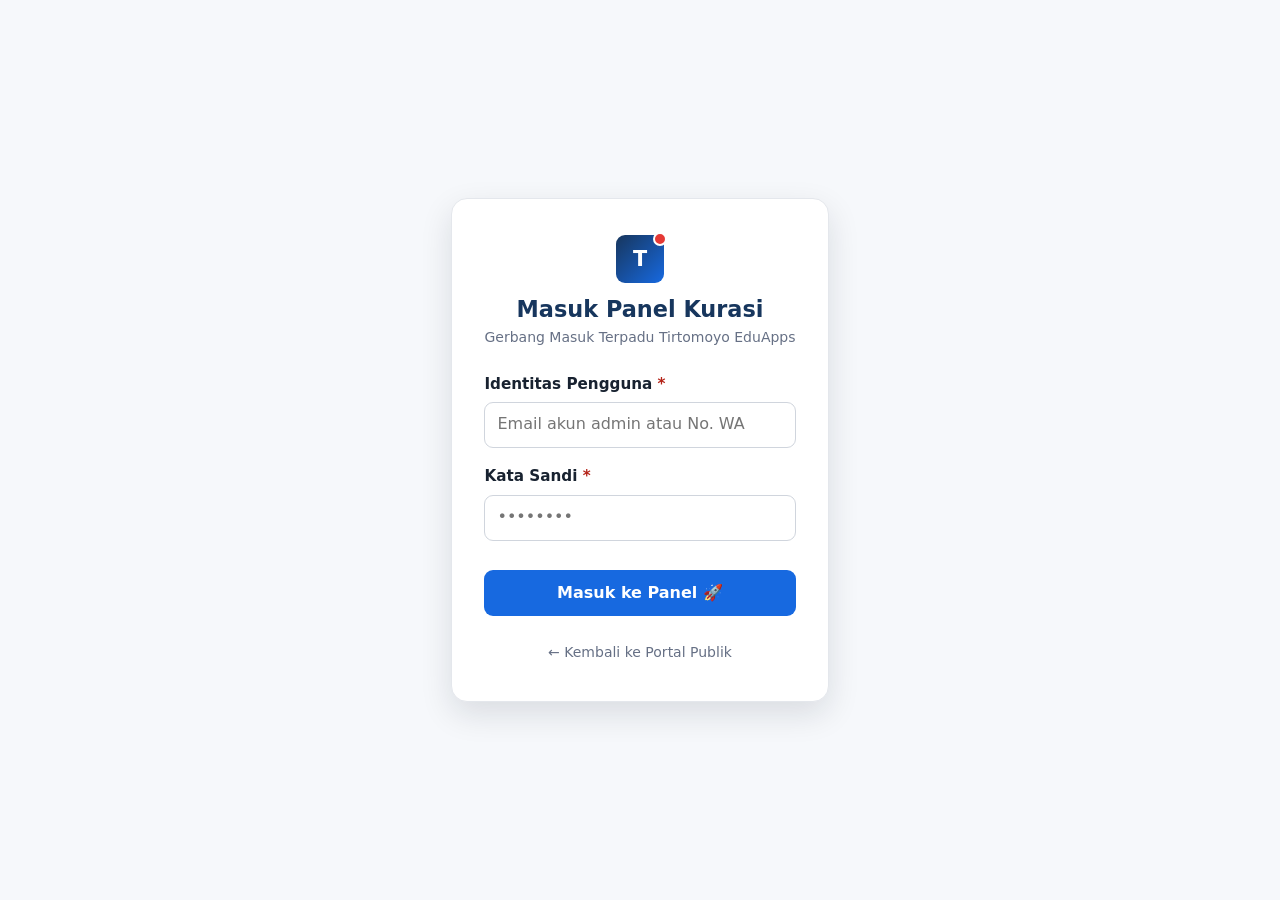
==== admin.html @ 804f9867 "Update admin login form and API call logic" ====
<!DOCTYPE html>
<html lang="id">
<head>
  <meta charset="UTF-8">
  <title>Admin Panel — Tirtomoyo EduApps</title>
  <meta name="viewport" content="width=device-width, initial-scale=1">
  <meta name="robots" content="noindex, nofollow">
  <link rel="stylesheet" href="styles.css">
</head>
<body>

  <div class="admin-shell" id="adminShell">
    <!-- Sidebar Admin -->
    <aside class="sidebar" id="adminSidebar">
      <div class="brand">
        <span class="brand-mark">T</span>
        <span>EduApps <span style="color:#FDA29B;">Admin</span></span>
      </div>

      <nav>
        <button data-tab="dashboard" class="active" onclick="switchAdminTab('dashboard')">
          <span>📊 Dashboard</span>
        </button>
        <button data-tab="submissions" onclick="switchAdminTab('submissions')">
          <span>📥 Pengajuan</span>
          <span id="badgeSubCount" class="pill-count" style="display:none;"></span>
        </button>
        <button data-tab="apps" onclick="switchAdminTab('apps')">
          <span>📱 Katalog Aplikasi</span>
        </button>
        <button data-tab="audit" onclick="switchAdminTab('audit')">
          <span>📜 Audit Log</span>
        </button>
        <button data-tab="manage_admins" id="btnTabManageAdmins" style="display:none;" onclick="switchAdminTab('manage_admins')">
          <span>👥 Kelola Admin</span>
        </button>
      </nav>

      <div class="who">
        <span class="muted small" style="color:#A9BCD6;display:block;">Login Akun:</span>
        <strong id="adminWho" style="word-break:break-all;">-</strong>
        <div id="adminRoleBadge" style="margin-top:.35rem;"></div>
        <button class="btn btn-secondary btn-sm" id="btnAdminLogout" style="margin-top:.75rem;width:100%;display:none;background:rgba(255,255,255,.1);color:#fff;border-color:rgba(255,255,255,.2);" onclick="adminLogout()">Keluar (Logout)</button>
        <p style="margin-top:1rem;">
          <a href="index.html" style="color:#D0DCEC;text-decoration:none;" class="small">← Kembali ke Portal Publik</a>
        </p>
      </div>
    </aside>

    <!-- Konten Utama Admin -->
    <main class="admin-main" id="adminContent">
      <div style="padding: 3rem 1rem; text-align: center;">
        <div class="spinner"></div>
        <p class="muted">Memuat panel admin...</p>
      </div>
    </main>
  </div>

  <script>
/* ==========================================================================
   1. CLIENT UTILITIES & FETCH API RUNNER
   ========================================================================== */

var API_URL = 'https://script.google.com/macros/s/AKfycbyjAmofT2d-6T3uF2pfQ6WhD6eDzi5mz5tMsedp1AoiVTfoJ3_Hb2wHAV9asHmvKi7vZQ/exec';

var ADMIN_STATE = {
  token: localStorage.getItem('eduapps_admin_token') || null,
  session: null,
  activeTab: 'dashboard',
  submissionsPage: 1,
  submissionsFilter: '',
  appsPage: 1,
  appsFilter: '',
  categories: null
};

function callApi(functionName, payload) {
  var finalPayload = payload || {};
  if (ADMIN_STATE && ADMIN_STATE.token) {
    if (typeof finalPayload === 'object' && finalPayload !== null && !Array.isArray(finalPayload)) {
      if (!finalPayload.token) finalPayload.token = ADMIN_STATE.token;
    }
  }

  return fetch(API_URL, {
    method: 'POST',
    body: JSON.stringify({
      action: functionName,
      payload: finalPayload
    })
  })
  .then(function (res) {
    if (!res.ok) throw new Error('HTTP Error: ' + res.status);
    return res.json();
  })
  .then(function (response) {
    if (response && response.ok === true) {
      return response.data;
    } else {
      var err = (response && response.error) ? response.error : {
        code: 'INTERNAL_ERROR',
        message: 'Terjadi kesalahan sistem.'
      };
      throw err;
    }
  })
  .catch(function (err) {
    console.error('API Error:', err);
    throw (err.code ? err : { code: 'NETWORK_ERROR', message: err.message || 'Gagal terhubung ke database server.' });
  });
}

function escapeHtml(str) {
  if (str === null || str === undefined) return '';
  return String(str)
    .replace(/&/g, '&amp;')
    .replace(/</g, '&lt;')
    .replace(/>/g, '&gt;')
    .replace(/"/g, '&quot;')
    .replace(/'/g, '&#39;');
}

function formatDateId(isoStr) {
  if (!isoStr) return '-';
  try {
    var d = new Date(isoStr);
    if (isNaN(d.getTime())) return String(isoStr);
    return d.toLocaleDateString('id-ID', {
      day: 'numeric',
      month: 'short',
      year: 'numeric'
    });
  } catch (e) {
    return String(isoStr);
  }
}

function showToast(message, type) {
  var wrap = document.getElementById('toastWrap');
  if (!wrap) {
    wrap = document.createElement('div');
    wrap.id = 'toastWrap';
    wrap.className = 'toast-wrap';
    document.body.appendChild(wrap);
  }
  var toast = document.createElement('div');
  toast.className = 'toast ' + (type === 'error' ? 'error' : type === 'success' ? 'success' : '');
  toast.textContent = message;
  wrap.appendChild(toast);
  setTimeout(function () {
    if (toast.parentNode) toast.parentNode.removeChild(toast);
  }, 4000);
}

function showConfirmModal(title, text, confirmBtnText, isDanger) {
  return new Promise(function (resolve) {
    var backdrop = document.createElement('div');
    backdrop.className = 'modal-backdrop';

    var modal = document.createElement('div');
    modal.className = 'modal';

    var h = document.createElement('h3');
    h.textContent = title;
    var p = document.createElement('p');
    p.textContent = text;
    p.className = 'muted small';

    var actions = document.createElement('div');
    actions.className = 'actions';

    var btnCancel = document.createElement('button');
    btnCancel.className = 'btn btn-secondary btn-sm';
    btnCancel.textContent = 'Batal';
    btnCancel.onclick = function () {
      document.body.removeChild(backdrop);
      resolve(false);
    };

    var btnConfirm = document.createElement('button');
    btnConfirm.className = 'btn btn-sm ' + (isDanger ? 'btn-danger' : 'btn-primary');
    btnConfirm.textContent = confirmBtnText || 'Lanjutkan';
    btnConfirm.onclick = function () {
      document.body.removeChild(backdrop);
      resolve(true);
    };

    actions.appendChild(btnCancel);
    actions.appendChild(btnConfirm);
    modal.appendChild(h);
    modal.appendChild(p);
    modal.appendChild(actions);
    backdrop.appendChild(modal);
    document.body.appendChild(backdrop);
  });
}

function showPromptModal(title, label, placeholder, confirmBtnText, minLength) {
  return new Promise(function (resolve) {
    var backdrop = document.createElement('div');
    backdrop.className = 'modal-backdrop';

    var modal = document.createElement('div');
    modal.className = 'modal';

    var h = document.createElement('h3');
    h.textContent = title;

    var field = document.createElement('div');
    field.className = 'field';
    field.style.marginTop = '1rem';
    field.innerHTML = '<label class="label">' + escapeHtml(label) + '</label>';

    var input = document.createElement('textarea');
    input.rows = 3;
    input.placeholder = placeholder || '';
    field.appendChild(input);

    var err = document.createElement('div');
    err.className = 'field-error';
    err.style.display = 'none';
    field.appendChild(err);

    var actions = document.createElement('div');
    actions.className = 'actions';

    var btnCancel = document.createElement('button');
    btnCancel.className = 'btn btn-secondary btn-sm';
    btnCancel.textContent = 'Batal';
    btnCancel.onclick = function () {
      document.body.removeChild(backdrop);
      resolve(null);
    };

    var btnConfirm = document.createElement('button');
    btnConfirm.className = 'btn btn-danger btn-sm';
    btnConfirm.textContent = confirmBtnText || 'Kirim';
    btnConfirm.onclick = function () {
      var val = input.value.trim();
      if (minLength && val.length < minLength) {
        err.textContent = 'Harap isi minimal ' + minLength + ' karakter.';
        err.style.display = 'block';
        return;
      }
      document.body.removeChild(backdrop);
      resolve(val);
    };

    actions.appendChild(btnCancel);
    actions.appendChild(btnConfirm);
    modal.appendChild(h);
    modal.appendChild(field);
    modal.appendChild(actions);
    backdrop.appendChild(modal);
    document.body.appendChild(backdrop);
    input.focus();
  });
}

function createFormField(name, labelText, type, placeholder, required, helpText) {
  var div = document.createElement('div');
  div.className = 'field';
  div.id = 'field_' + name;

  var lbl = document.createElement('label');
  lbl.htmlFor = 'in_' + name;
  lbl.className = 'label';
  lbl.innerHTML = escapeHtml(labelText) + (required ? ' <span class="req">*</span>' : '');
  div.appendChild(lbl);

  var input;
  if (type === 'textarea') {
    input = document.createElement('textarea');
    input.rows = 3;
  } else {
    input = document.createElement('input');
    input.type = type;
  }
  input.id = 'in_' + name;
  input.name = name;
  input.placeholder = placeholder || '';
  div.appendChild(input);

  if (helpText) {
    var help = document.createElement('div');
    help.className = 'help';
    help.textContent = helpText;
    div.appendChild(help);
  }

  var err = document.createElement('div');
  err.className = 'field-error';
  err.style.display = 'none';
  div.appendChild(err);

  return div;
}

function createThumbnailUploadField(name, labelText, initialUrl) {
  var div = document.createElement('div');
  div.className = 'field';
  div.id = 'field_' + name;

  var lbl = document.createElement('label');
  lbl.className = 'label';
  lbl.textContent = labelText || 'Gambar Sampul / Tangkapan Layar (Opsional)';
  div.appendChild(lbl);

  var urlInput = document.createElement('input');
  urlInput.type = 'url';
  urlInput.id = 'in_' + name;
  urlInput.name = name;
  urlInput.placeholder = 'https://... (otomatis terisi saat unggah gambar, atau tempel URL manual)';
  urlInput.value = initialUrl || '';

  var uploadBox = document.createElement('div');
  uploadBox.style.cssText = 'border: 1.5px dashed #D0D5DD; border-radius: 10px; padding: 1rem; background: #F9FAFB; display: flex; flex-direction: column; gap: .75rem; margin-bottom: .5rem;';

  var topRow = document.createElement('div');
  topRow.style.cssText = 'display: flex; flex-wrap: wrap; gap: .75rem; align-items: center;';

  var fileInput = document.createElement('input');
  fileInput.type = 'file';
  fileInput.accept = 'image/png,image/jpeg,image/webp';
  fileInput.style.display = 'none';

  var btnChoose = document.createElement('button');
  btnChoose.type = 'button';
  btnChoose.className = 'btn btn-secondary btn-sm';
  btnChoose.innerHTML = '📁 Pilih & Unggah Gambar dari Perangkat';
  btnChoose.onclick = function () { fileInput.click(); };

  var statusSpan = document.createElement('span');
  statusSpan.className = 'small muted';
  statusSpan.textContent = 'Format JPG/PNG/WEBP (otomatis disimpan ke Google Drive).';

  topRow.appendChild(btnChoose);
  topRow.appendChild(statusSpan);
  uploadBox.appendChild(topRow);
  uploadBox.appendChild(fileInput);

  var previewWrap = document.createElement('div');
  previewWrap.style.cssText = 'display: ' + (initialUrl ? 'flex' : 'none') + '; align-items: center; gap: .75rem; background: #fff; padding: .5rem; border-radius: 8px; border: 1px solid #EAECF0;';
  var previewImg = document.createElement('img');
  previewImg.style.cssText = 'width: 112px; height: 63px; object-fit: cover; border-radius: 6px; background: #EEF2F6; flex-shrink: 0;';
  if (initialUrl) previewImg.src = initialUrl;

  var previewInfo = document.createElement('div');
  previewInfo.style.cssText = 'flex: 1; min-width: 0; font-size: .82rem; color: #475467; overflow: hidden; text-overflow: ellipsis;';
  previewInfo.textContent = initialUrl ? 'Gambar sampul aktif' : '';

  var btnRemove = document.createElement('button');
  btnRemove.type = 'button';
  btnRemove.className = 'btn btn-secondary btn-sm';
  btnRemove.style.padding = '.25rem .6rem';
  btnRemove.textContent = 'Hapus';
  btnRemove.onclick = function () {
    urlInput.value = '';
    fileInput.value = '';
    previewWrap.style.display = 'none';
    statusSpan.textContent = 'Gambar dihapus.';
  };

  previewWrap.appendChild(previewImg);
  previewWrap.appendChild(previewInfo);
  previewWrap.appendChild(btnRemove);
  uploadBox.appendChild(previewWrap);

  fileInput.onchange = function () {
    var file = fileInput.files && fileInput.files[0];
    if (!file) return;

    btnChoose.disabled = true;
    btnChoose.textContent = '⏳ Mengunggah ke Drive...';
    statusSpan.textContent = 'Memproses & mengunggah "' + file.name + '"...';

    compressImageFile_(file, 1280, 0.78).then(function (result) {
      return callApi('api_uploadThumbnail', {
        base64Data: result.dataUrl,
        mimeType: result.mimeType,
        fileName: result.fileName
      });
    }).then(function (res) {
      btnChoose.disabled = false;
      btnChoose.innerHTML = '📁 Ganti Gambar';
      urlInput.value = res.thumbnailUrl;
      previewImg.src = res.thumbnailUrl;
      previewInfo.innerHTML = '<strong style="color:#027A48;">✓ Berhasil diunggah ke Google Drive</strong><br><span class="muted">' + escapeHtml(file.name) + '</span>';
      previewWrap.style.display = 'flex';
      statusSpan.textContent = 'Tautan thumbnail Drive otomatis terisi.';
      showToast('Gambar sampul berhasil diunggah ke Google Drive!', 'success');
    }).catch(function (err) {
      btnChoose.disabled = false;
      btnChoose.innerHTML = '📁 Pilih & Unggah Gambar dari Perangkat';
      statusSpan.textContent = 'Gagal mengunggah: ' + (err.message || 'Terjadi kesalahan.');
      showToast(err.message || 'Gagal mengunggah gambar ke Google Drive.', 'error');
    });
  };

  urlInput.oninput = function () {
    var v = urlInput.value.trim();
    if (v.indexOf('https://') === 0) {
      previewImg.src = v;
      previewInfo.textContent = v;
      previewWrap.style.display = 'flex';
    } else if (!v) {
      previewWrap.style.display = 'none';
    }
  };

  div.appendChild(uploadBox);
  div.appendChild(urlInput);

  var help = document.createElement('div');
  help.className = 'help';
  help.textContent = 'Unggah tangkapan layar aplikasi (rasio 16:9 disarankan) atau tempel URL gambar secara langsung.';
  div.appendChild(help);

  var err = document.createElement('div');
  err.className = 'field-error';
  err.style.display = 'none';
  div.appendChild(err);

  return div;
}

function compressImageFile_(file, maxWidth, quality) {
  return new Promise(function (resolve, reject) {
    var reader = new FileReader();
    reader.onerror = function () { reject(new Error('Gagal membaca file gambar.')); };
    reader.onload = function (e) {
      var img = new Image();
      img.onerror = function () { reject(new Error('File bukan gambar yang valid.')); };
      img.onload = function () {
        var w = img.width;
        var h = img.height;
        if (w > maxWidth) {
          h = Math.round((h * maxWidth) / w);
          w = maxWidth;
        }
        var canvas = document.createElement('canvas');
        canvas.width = w;
        canvas.height = h;
        var ctx = canvas.getContext('2d');
        ctx.fillStyle = '#FFFFFF';
        ctx.fillRect(0, 0, w, h);
        ctx.drawImage(img, 0, 0, w, h);
        var outMime = 'image/jpeg';
        var dataUrl = canvas.toDataURL(outMime, quality || 0.78);
        var safeBase = (file.name || 'thumbnail').replace(/\.[^/.]+$/, '').replace(/[^a-zA-Z0-9_-]/g, '_');
        var cleanFileName = safeBase + '.jpg';
        resolve({ dataUrl: dataUrl, mimeType: outMime, fileName: cleanFileName });
      };
      img.src = e.target.result;
    };
    reader.readAsDataURL(file);
  });
}

/* ==========================================================================
   2. OTENTIKASI & MANAJEMEN SESI ADMIN
   ========================================================================== */

function initAdminApp() {
  if (!ADMIN_STATE.token) {
    renderAdminLoginForm();
    return;
  }
  loadAdminSession();
}

function loadAdminSession() {
  var sidebar = document.getElementById('adminSidebar');
  if (sidebar) sidebar.style.display = '';
  var shell = document.getElementById('adminShell');
  if (shell) {
    shell.style.display = '';
    shell.style.alignItems = '';
    shell.style.justifyContent = '';
  }

  var content = document.getElementById('adminContent');
  if (content) {
    content.innerHTML = '<div style="padding:3rem 1rem;text-align:center;"><div class="spinner"></div><p class="muted">Memeriksa hak akses admin...</p></div>';
  }

  callApi('api_adminGetSession', { token: ADMIN_STATE.token }).then(function (sess) {
    ADMIN_STATE.session = sess;

    var whoEl = document.getElementById('adminWho');
    if (whoEl) whoEl.textContent = sess.displayName || sess.email;

    var roleBadge = document.getElementById('adminRoleBadge');
    if (roleBadge) {
      var isSuper = sess.role === 'SUPERADMIN';
      roleBadge.innerHTML = '<span class="status ' + (isSuper ? 'st-APPROVED' : 'st-IN_REVIEW') + '" style="font-size:.72rem;padding:.1rem .5rem;">' +
        (isSuper ? '★ SUPERADMIN' : 'ADMIN KURATOR') + '</span>';
    }

    var btnLogout = document.getElementById('btnAdminLogout');
    if (btnLogout) btnLogout.style.display = 'block';

    var btnSuperTab = document.getElementById('btnTabManageAdmins');
    if (btnSuperTab) {
      btnSuperTab.style.display = (sess.role === 'SUPERADMIN') ? 'flex' : 'none';
    }

    callApi('api_listPublicCategories').then(function (cats) {
      ADMIN_STATE.categories = cats;
    });

    switchAdminTab('dashboard');
  }).catch(function (err) {
    ADMIN_STATE.token = null;
    localStorage.removeItem('eduapps_admin_token');
    renderAdminLoginForm(err.message || 'Sesi login berakhir. Silakan masuk kembali.');
  });
}

function renderAdminLoginForm(errorMessage) {
  var sidebar = document.getElementById('adminSidebar');
  if (sidebar) sidebar.style.display = 'none';

  var shell = document.getElementById('adminShell');
  if (shell) {
    shell.style.display = 'flex';
    shell.style.alignItems = 'center';
    shell.style.justifyContent = 'center';
    shell.style.minHeight = '100vh';
  }

  var container = document.getElementById('adminContent');
  if (!container) return;

  var whoEl = document.getElementById('adminWho');
  if (whoEl) whoEl.textContent = '-';
  var roleBadge = document.getElementById('adminRoleBadge');
  if (roleBadge) roleBadge.innerHTML = '';
  var btnLogout = document.getElementById('btnAdminLogout');
  if (btnLogout) btnLogout.style.display = 'none';
  var btnSuperTab = document.getElementById('btnTabManageAdmins');
  if (btnSuperTab) btnSuperTab.style.display = 'none';

  container.innerHTML = '<div style="max-width:440px;width:100%;margin:0 auto;padding:1rem;">' +
    '<div class="panel" style="padding:2.25rem 2rem;box-shadow:0 12px 32px rgba(16,24,40,.12);border-radius:16px;">' +
    '<div style="text-align:center;margin-bottom:1.5rem;">' +
    '<div class="brand-mark" style="margin:0 auto .75rem;width:48px;height:48px;font-size:1.3rem;">T</div>' +
    '<h2 style="font-size:1.4rem;margin:0 0 .25rem;">Masuk Panel Kurasi</h2>' +
    '<p class="muted small" style="margin:0;">Gerbang Masuk Terpadu Tirtomoyo EduApps</p>' +
    '</div>' +
    (errorMessage ? '<div class="alert alert-error small" style="margin-bottom:1rem;">' + escapeHtml(errorMessage) + '</div>' : '') +
    '<form id="formAdminLogin">' +
    '<div class="field">' +
    '<label class="label" for="admIdentifier">Identitas Pengguna <span class="req">*</span></label>' +
    '<input type="text" id="admIdentifier" placeholder="Email akun admin atau No. WA" required autocomplete="username">' +
    '</div>' +
    '<div class="field">' +
    '<label class="label" for="admPassword">Kata Sandi <span class="req">*</span></label>' +
    '<input type="password" id="admPassword" placeholder="••••••••" required autocomplete="current-password">' +
    '</div>' +
    '<button type="submit" class="btn btn-primary" id="btnSubmitLogin" style="width:100%;margin-top:.75rem;">Masuk ke Panel 🚀</button>' +
    '</form>' +
    '<div style="margin-top:1.5rem;text-align:center;">' +
    '<a href="index.html" class="small muted" style="text-decoration:none;">← Kembali ke Portal Publik</a>' +
    '</div>' +
    '</div>' +
    '</div>';

  var form = document.getElementById('formAdminLogin');
  if (form) {
    form.onsubmit = function (e) {
      e.preventDefault();
      var btn = document.getElementById('btnSubmitLogin');
      btn.disabled = true;
      btn.textContent = 'Memverifikasi...';

      var identifier = document.getElementById('admIdentifier').value.trim();
      var password = document.getElementById('admPassword').value;

      callApi('api_loginUnified', { identifier: identifier, passwordOrNpsn: password }).then(function (res) {
        if (res.role === 'ADMIN') {
          ADMIN_STATE.token = res.token;
          localStorage.setItem('eduapps_admin_token', res.token);
          showToast('Selamat datang kembali, ' + res.name + '!', 'success');
          loadAdminSession();
        } else {
          localStorage.setItem('eduapps_user_session', JSON.stringify({ user: res.user, apps: res.apps }));
          showToast('Akun terverifikasi sebagai Guru. Mengalihkan ke Dasbor Guru...', 'info');
          window.location.href = 'index.html#/dashboard-guru';
        }
      }).catch(function (err) {
        btn.disabled = false;
        btn.textContent = 'Masuk ke Panel 🚀';
        showToast(err.message || 'Login gagal.', 'error');
        renderAdminLoginForm(err.message || 'Identitas atau kata sandi tidak cocok.');
      });
    };
  }
}

function adminLogout() {
  showConfirmModal('Konfirmasi Keluar', 'Yakin ingin keluar dari panel admin?', 'Keluar').then(function (ok) {
    if (ok) {
      ADMIN_STATE.token = null;
      ADMIN_STATE.session = null;
      localStorage.removeItem('eduapps_admin_token');
      window.location.href = 'index.html';
    }
  });
}

function switchAdminTab(tabName) {
  ADMIN_STATE.activeTab = tabName;
  document.querySelectorAll('.sidebar nav button').forEach(function (btn) {
    btn.classList.remove('active');
    if (btn.getAttribute('data-tab') === tabName) btn.classList.add('active');
  });

  var container = document.getElementById('adminContent');
  if (!container) return;

  if (tabName === 'dashboard') renderAdminDashboard(container);
  else if (tabName === 'submissions') renderAdminSubmissions(container);
  else if (tabName === 'apps') renderAdminApps(container);
  else if (tabName === 'audit') renderAdminAudit(container);
  else if (tabName === 'manage_admins') renderAdminManageAdmins(container);
}

/* ==========================================================================
   3. DASHBOARD KURASI & METRIK
   ========================================================================== */

function renderAdminDashboard(container) {
  container.innerHTML = '<div class="spinner"></div>';

  callApi('api_adminDashboard').then(function (data) {
    container.innerHTML = '';

    var head = document.createElement('div');
    head.innerHTML = '<h2>Dashboard Kurasi & Manajemen</h2><p class="muted">Ringkasan status aplikasi dan antrean pengajuan guru di Kecamatan Tirtomoyo.</p>';
    container.appendChild(head);

    var stats = document.createElement('div');
    stats.className = 'stats';

    var sPending = data.submissions.PENDING || 0;
    var sReview = data.submissions.IN_REVIEW || 0;
    var aPublished = data.apps.PUBLISHED || 0;
    var aDraft = data.apps.DRAFT || 0;

    stats.innerHTML = '<div class="stat"><div class="num" style="color:var(--warning);">' + sPending + '</div><div class="lbl">Pengajuan Menunggu (Pending)</div></div>' +
      '<div class="stat"><div class="num" style="color:var(--blue);">' + sReview + '</div><div class="lbl">Sedang Ditinjau (In Review)</div></div>' +
      '<div class="stat"><div class="num" style="color:var(--success);">' + aPublished + '</div><div class="lbl">Aplikasi Terbit di Katalog</div></div>' +
      '<div class="stat"><div class="num">' + aDraft + '</div><div class="lbl">Draf Aplikasi</div></div>';
    container.appendChild(stats);

    var badgeSub = document.getElementById('badgeSubCount');
    if (badgeSub) {
      var totalAction = sPending + sReview;
      badgeSub.textContent = totalAction > 0 ? totalAction : '';
      badgeSub.style.display = totalAction > 0 ? 'inline-block' : 'none';
    }

    var sec = document.createElement('div');
    sec.style.marginTop = '2rem';
    sec.innerHTML = '<div class="section-head"><h3>Antrean Pengajuan Terkini</h3><button class="btn btn-secondary btn-sm" onclick="switchAdminTab(\'submissions\')">Lihat Semua Pengajuan →</button></div>';

    if (!data.actionable || data.actionable.length === 0) {
      sec.innerHTML += '<div class="state"><p class="muted">Tidak ada pengajuan yang membutuhkan tindakan segera saat ini.</p></div>';
    } else {
      var tblWrap = document.createElement('div');
      tblWrap.className = 'table-wrap';
      var tbl = document.createElement('table');
      tbl.innerHTML = '<thead><tr><th>Tanggal</th><th>Nama Aplikasi</th><th>Pengembang / Sekolah</th><th>Status</th><th>Aksi</th></tr></thead>';
      var tbody = document.createElement('tbody');

      data.actionable.forEach(function (s) {
        var tr = document.createElement('tr');
        tr.innerHTML = '<td style="white-space:nowrap;">' + formatDateId(s.submittedAt) + '</td>' +
          '<td><strong>' + escapeHtml(s.title) + '</strong><br><span class="muted small">' + escapeHtml((s.gradeLabels || []).join(', ')) + '</span></td>' +
          '<td>' + escapeHtml(s.creatorName) + '<br><span class="muted small">' + escapeHtml(s.schoolName) + '</span></td>' +
          '<td><span class="status st-' + s.status + '">' + s.status + '</span></td>' +
          '<td><button class="btn btn-primary btn-sm btn-rev">Tinjau</button></td>';
        tr.querySelector('.btn-rev').onclick = function () {
          openSubmissionDetailModal(s.submissionId);
        };
        tbody.appendChild(tr);
      });

      tbl.appendChild(tbody);
      tblWrap.appendChild(tbl);
      sec.appendChild(tblWrap);
    }
    container.appendChild(sec);
  }).catch(function (err) {
    container.innerHTML = '<div class="state error"><h3>Gagal Memuat Dashboard</h3><p>' + escapeHtml(err.message) + '</p></div>';
  });
}

/* ==========================================================================
   4. DAFTAR PENGAJUAN GURU & MODERASI
   ========================================================================== */

function renderAdminSubmissions(container) {
  container.innerHTML = '<h2>Daftar Pengajuan Guru</h2><p class="muted">Tinjau, beri catatan revisi, edit informasi, atau setujui verifikasi aplikasi.</p>' +
    '<div class="toolbar">' +
    '<input type="search" id="admSubQuery" placeholder="Cari judul, guru, atau ID..." value="' + escapeHtml(ADMIN_STATE.submissionsFilter) + '">' +
    '<select id="admSubStatus"><option value="">Semua Status</option><option value="PENDING">PENDING</option><option value="IN_REVIEW">IN_REVIEW</option><option value="NEEDS_REVISION">NEEDS_REVISION</option><option value="APPROVED">APPROVED</option><option value="REJECTED">REJECTED</option></select>' +
    '<button class="btn btn-primary btn-sm" id="btnAdmSubFilter">Filter</button>' +
    '</div>' +
    '<div id="admSubTableWrap"><div class="spinner"></div></div>' +
    '<div id="admSubPager" class="pager"></div>';

  var btnF = document.getElementById('btnAdmSubFilter');
  var inQ = document.getElementById('admSubQuery');
  var selS = document.getElementById('admSubStatus');

  btnF.onclick = function () {
    ADMIN_STATE.submissionsFilter = inQ.value.trim();
    ADMIN_STATE.submissionsPage = 1;
    loadAdminSubmissionsData(selS.value);
  };

  loadAdminSubmissionsData('');
}

function loadAdminSubmissionsData(statusFilter) {
  var wrap = document.getElementById('admSubTableWrap');
  var pager = document.getElementById('admSubPager');
  if (!wrap) return;
  wrap.innerHTML = '<div class="spinner"></div>';

  callApi('api_adminListSubmissions', {
    page: ADMIN_STATE.submissionsPage,
    pageSize: 15,
    status: statusFilter ? [statusFilter] : [],
    query: ADMIN_STATE.submissionsFilter
  }).then(function (res) {
    if (!res.items || res.items.length === 0) {
      wrap.innerHTML = '<div class="state"><p class="muted">Tidak ada data pengajuan yang cocok.</p></div>';
      if (pager) pager.innerHTML = '';
      return;
    }

    var tbl = document.createElement('div');
    tbl.className = 'table-wrap';
    var t = document.createElement('table');
    t.innerHTML = '<thead><tr><th>Tgl Ajukan</th><th>Aplikasi</th><th>Guru / Sekolah</th><th>Mapel & Kelas</th><th>Status</th><th>Aksi</th></tr></thead>';
    var tbody = document.createElement('tbody');

    res.items.forEach(function (s) {
      var tr = document.createElement('tr');
      tr.id = 'row_sub_' + s.submissionId;
      tr.innerHTML = '<td style="white-space:nowrap;" class="small">' + formatDateId(s.submittedAt) + '</td>' +
        '<td><strong>' + escapeHtml(s.title) + '</strong><br><span class="code small">' + escapeHtml(s.submissionId) + '</span></td>' +
        '<td>' + escapeHtml(s.creatorName) + '<br><span class="muted small">' + escapeHtml(s.schoolName) + '</span></td>' +
        '<td><span class="small">' + escapeHtml((s.subjectLabels || []).join(', ')) + '</span><br><span class="muted small">' + escapeHtml((s.gradeLabels || []).join(', ')) + '</span></td>' +
        '<td><span class="status st-' + s.status + '" id="status_badge_' + s.submissionId + '">' + s.status + '</span></td>' +
        '<td><button class="btn btn-secondary btn-sm btn-act">Buka</button></td>';

      tr.querySelector('.btn-act').onclick = function () {
        openSubmissionDetailModal(s.submissionId);
      };
      tbody.appendChild(tr);
    });

    t.appendChild(tbody);
    tbl.appendChild(t);
    wrap.innerHTML = '';
    wrap.appendChild(tbl);

    if (pager) {
      pager.innerHTML = '';
      if (res.pagination.totalPages > 1) {
        if (res.pagination.page > 1) {
          var pBtn = document.createElement('button');
          pBtn.className = 'btn btn-secondary btn-sm';
          pBtn.textContent = '←';
          pBtn.onclick = function () { ADMIN_STATE.submissionsPage--; loadAdminSubmissionsData(statusFilter); };
          pager.appendChild(pBtn);
        }
        var pInfo = document.createElement('span');
        pInfo.className = 'small muted';
        pInfo.textContent = res.pagination.page + ' / ' + res.pagination.totalPages;
        pager.appendChild(pInfo);
        if (res.pagination.page < res.pagination.totalPages) {
          var nBtn = document.createElement('button');
          nBtn.className = 'btn btn-secondary btn-sm';
          nBtn.textContent = '→';
          nBtn.onclick = function () { ADMIN_STATE.submissionsPage++; loadAdminSubmissionsData(statusFilter); };
          pager.appendChild(nBtn);
        }
      }
    }
  }).catch(function (err) {
    wrap.innerHTML = '<div class="state error"><p>' + escapeHtml(err.message) + '</p></div>';
  });
}

function openSubmissionDetailModal(submissionId) {
  var backdrop = document.createElement('div');
  backdrop.className = 'modal-backdrop';

  var modal = document.createElement('div');
  modal.className = 'modal';
  modal.style.maxWidth = '780px';
  modal.style.maxHeight = '90vh';
  modal.style.overflowY = 'auto';

  modal.innerHTML = '<div class="spinner"></div><p style="text-align:center;">Memuat rincian pengajuan...</p>';
  backdrop.appendChild(modal);
  document.body.appendChild(backdrop);

  callApi('api_adminGetSubmissionDetail', { submissionId: submissionId }).then(function (s) {
    modal.innerHTML = '<div style="display:flex;justify-content:space-between;align-items:flex-start;">' +
      '<div><h3>' + escapeHtml(s.title) + '</h3><span class="code small">' + escapeHtml(s.submissionId) + '</span> <span class="status st-' + s.status + '">' + s.status + '</span></div>' +
      '<div><button class="btn btn-secondary btn-sm" id="btnEditSubModal" style="margin-right:.5rem;">✏️ Edit Data</button><button class="btn btn-secondary btn-sm" id="btnCloseSubModal">✕</button></div>' +
      '</div>';

    modal.querySelector('#btnEditSubModal').onclick = function () {
      openEditSubmissionModal(s, function () {
        document.body.removeChild(backdrop);
        openSubmissionDetailModal(submissionId);
      });
    };

    modal.querySelector('#btnCloseSubModal').onclick = function () {
      document.body.removeChild(backdrop);
    };

    var content = document.createElement('div');
    content.style.marginTop = '1rem';

    var dl = document.createElement('dl');
    dl.className = 'meta';
    dl.innerHTML = '<dt>Pengembang</dt><dd>' + escapeHtml(s.creatorName) + '</dd>' +
      '<dt>Sekolah</dt><dd>' + escapeHtml(s.schoolName) + ' (NPSN: ' + escapeHtml(s.schoolNpsn) + ')</dd>' +
      '<dt>Kontak</dt><dd><strong style="color:var(--navy);">' + escapeHtml(s.contact) + '</strong></dd>' +
      '<dt>Kelas SD</dt><dd>' + escapeHtml((s.gradeLabels || []).join(', ')) + '</dd>' +
      '<dt>Mapel</dt><dd>' + escapeHtml((s.subjectLabels || []).join(', ')) + '</dd>' +
      '<dt>Jenis</dt><dd>' + escapeHtml(s.category ? s.category.label : '-') + '</dd>' +
      '<dt>URL Aplikasi</dt><dd><a href="' + escapeHtml(s.targetUrl) + '" target="_blank" rel="noopener noreferrer" style="font-weight:700;">' + escapeHtml(s.targetUrl) + ' ↗</a></dd>' +
      (s.thumbnailUrl ? '<dt>URL Gambar</dt><dd><a href="' + escapeHtml(s.thumbnailUrl) + '" target="_blank" rel="noopener noreferrer">' + escapeHtml(s.thumbnailUrl) + ' ↗</a></dd>' : '') +
      '<dt>Tgl Ajukan</dt><dd>' + formatDateId(s.submittedAt) + '</dd>';
    content.appendChild(dl);

    var descBox = document.createElement('div');
    descBox.style.margin = '1rem 0';
    descBox.innerHTML = '<strong>Ringkasan:</strong><p class="muted small">' + escapeHtml(s.shortDescription) + '</p>' +
      '<strong>Deskripsi Lengkap:</strong><div class="prewrap muted small" style="background:#fff;border:1px solid var(--border);padding:.5rem;border-radius:6px;max-height:140px;overflow:auto;">' + escapeHtml(s.description) + '</div>';
    if (s.learningObjective) {
      descBox.innerHTML += '<strong style="display:block;margin-top:.5rem;">Tujuan Belajar:</strong><p class="muted small">' + escapeHtml(s.learningObjective) + '</p>';
    }
    content.appendChild(descBox);

    if (s.reviewNotes) {
      var hist = document.createElement('div');
      hist.style.marginBottom = '1rem';
      hist.innerHTML = '<strong>Riwayat Catatan Review:</strong><div class="notes-log">' + escapeHtml(s.reviewNotes) + '</div>';
      content.appendChild(hist);
    }

    var actSection = document.createElement('div');
    actSection.style.borderTop = '1px solid var(--border)';
    actSection.style.paddingTop = '1rem';

    var hAct = document.createElement('h4');
    hAct.textContent = 'Aksi Peninjauan Admin';
    actSection.appendChild(hAct);

    var noteField = document.createElement('div');
    noteField.className = 'field';
    noteField.innerHTML = '<label for="admReviewNote" class="label">Catatan Review / Alasan Revisi / Penolakan</label>' +
      '<textarea id="admReviewNote" placeholder="Tuliskan catatan arahan guru atau alasan penolakan..."></textarea>';
    actSection.appendChild(noteField);

    var btnRow = document.createElement('div');
    btnRow.className = 'actions';

    if (s.allowedActions && s.allowedActions.indexOf('START_REVIEW') !== -1) {
      var bReview = document.createElement('button');
      bReview.className = 'btn btn-secondary btn-sm';
      bReview.textContent = 'Mulai Meninjau (In Review)';
      bReview.onclick = function () {
        submitReviewAction(s.submissionId, 'START_REVIEW', '', false, backdrop);
      };
      btnRow.appendChild(bReview);
    }

    if (s.allowedActions && s.allowedActions.indexOf('REQUEST_REVISION') !== -1) {
      var bRev = document.createElement('button');
      bRev.className = 'btn btn-secondary btn-sm';
      bRev.style.color = 'var(--warning)';
      bRev.textContent = 'Minta Revisi';
      bRev.onclick = function () {
        var note = modal.querySelector('#admReviewNote').value.trim();
        if (note.length < 5) {
          showToast('Harap tuliskan catatan instruksi perbaikan (min. 5 karakter).', 'error');
          return;
        }
        submitReviewAction(s.submissionId, 'REQUEST_REVISION', note, false, backdrop);
      };
      btnRow.appendChild(bRev);
    }

    if (s.allowedActions && s.allowedActions.indexOf('REJECT') !== -1) {
      var bRej = document.createElement('button');
      bRej.className = 'btn btn-danger btn-sm';
      bRej.textContent = 'Tolak Pengajuan';
      bRej.onclick = function () {
        var note = modal.querySelector('#admReviewNote').value.trim();
        if (note.length < 5) {
          showToast('Harap tuliskan alasan penolakan (min. 5 karakter).', 'error');
          return;
        }
        showConfirmModal('Konfirmasi Penolakan', 'Yakin menolak pengajuan ini? Aplikasi yang sedang tayang di katalog akan dinonaktifkan.', 'Tolak', true).then(function (ok) {
          if (ok) submitReviewAction(s.submissionId, 'REJECT', note, false, backdrop);
        });
      };
      btnRow.appendChild(bRej);
    }

    if (s.allowedActions && s.allowedActions.indexOf('APPROVE') !== -1) {
      var bApprPub = document.createElement('button');
      bApprPub.className = 'btn btn-success btn-sm';
      bApprPub.textContent = '✔ Verifikasi & Beri Badge';
      bApprPub.onclick = function () {
        var note = modal.querySelector('#admReviewNote').value.trim();
        showVerificationChecklistModal(s.title).then(function (verified) {
          if (verified) submitReviewAction(s.submissionId, 'APPROVE', note, true, backdrop);
        });
      };
      btnRow.appendChild(bApprPub);
    }

    actSection.appendChild(btnRow);
    content.appendChild(actSection);
    modal.appendChild(content);
  }).catch(function (err) {
    modal.innerHTML = '<div class="state error"><h3>Gagal Membuka Detail</h3><p>' + escapeHtml(err.message) + '</p></div>';
  });
}

function submitReviewAction(submissionId, action, reviewNote, publish, backdrop) {
  if (backdrop && backdrop.parentNode) {
    backdrop.parentNode.removeChild(backdrop);
  }

  var targetStatus = {
    START_REVIEW: 'IN_REVIEW',
    REQUEST_REVISION: 'NEEDS_REVISION',
    APPROVE: 'APPROVED',
    REJECT: 'REJECTED'
  }[action] || action;

  var badge = document.getElementById('status_badge_' + submissionId);
  if (badge) {
    badge.className = 'status st-' + targetStatus;
    badge.textContent = targetStatus;
  }
  showToast('Status berhasil diubah menjadi ' + targetStatus, 'success');

  callApi('api_adminReviewSubmission', {
    submissionId: submissionId,
    action: action,
    reviewNote: reviewNote,
    publish: publish
  }).then(function () {
    var bSub = document.getElementById('badgeSubCount');
    if (bSub && bSub.textContent) {
      var n = parseInt(bSub.textContent, 10);
      if (n > 1) bSub.textContent = n - 1;
      else bSub.style.display = 'none';
    }
  }).catch(function (err) {
    showToast('Gagal sinkronisasi ke server: ' + (err.message || 'Terjadi kesalahan'), 'error');
    loadAdminSubmissionsData('');
  });
}

/* ==========================================================================
   5. MANAJEMEN APLIKASI (KATALOG ADMIN)
   ========================================================================== */

function renderAdminApps(container) {
  container.innerHTML = '<h2>Manajemen Aplikasi Terbit & Draf</h2><p class="muted">Ubah metadata, aktifkan/nonaktifkan aplikasi, atau tandai sebagai pilihan unggulan.</p>' +
    '<div class="toolbar">' +
    '<input type="search" id="admAppQuery" placeholder="Cari judul atau pengembang..." value="' + escapeHtml(ADMIN_STATE.appsFilter) + '">' +
    '<select id="admAppStatus"><option value="">Semua Status</option><option value="PUBLISHED">PUBLISHED (Terbit)</option><option value="DRAFT">DRAFT</option><option value="DISABLED">DISABLED (Nonaktif)</option></select>' +
    '<button class="btn btn-primary btn-sm" id="btnAdmAppFilter">Filter</button>' +
    '</div>' +
    '<div id="admAppTableWrap"><div class="spinner"></div></div>' +
    '<div id="admAppPager" class="pager"></div>';

  var btnF = document.getElementById('btnAdmAppFilter');
  var inQ = document.getElementById('admAppQuery');
  var selS = document.getElementById('admAppStatus');

  btnF.onclick = function () {
    ADMIN_STATE.appsFilter = inQ.value.trim();
    ADMIN_STATE.appsPage = 1;
    loadAdminAppsData(selS.value);
  };

  loadAdminAppsData('');
}

function loadAdminAppsData(statusFilter) {
  var wrap = document.getElementById('admAppTableWrap');
  var pager = document.getElementById('admAppPager');
  if (!wrap) return;
  wrap.innerHTML = '<div class="spinner"></div>';

  callApi('api_adminListApps', {
    page: ADMIN_STATE.appsPage,
    pageSize: 15,
    status: statusFilter ? [statusFilter] : [],
    query: ADMIN_STATE.appsFilter
  }).then(function (res) {
    if (!res.items || res.items.length === 0) {
      wrap.innerHTML = '<div class="state"><p class="muted">Belum ada aplikasi yang terdaftar dengan filter ini.</p></div>';
      if (pager) pager.innerHTML = '';
      return;
    }

    var tbl = document.createElement('div');
    tbl.className = 'table-wrap';
    var t = document.createElement('table');
    t.innerHTML = '<thead><tr><th>Aplikasi</th><th>Kelas & Mapel</th><th>Pengembang</th><th>Status</th><th>Unggulan</th><th>Aksi</th></tr></thead>';
    var tbody = document.createElement('tbody');

    res.items.forEach(function (app) {
      var tr = document.createElement('tr');
      tr.innerHTML = '<td><strong>' + escapeHtml(app.title) + '</strong> ' + (app.isVerified ? '<span style="color:#027A48;font-size:.78rem;">✔ Terverifikasi</span>' : '') + '<br><a href="' + escapeHtml(app.targetUrl) + '" target="_blank" rel="noopener noreferrer" class="small muted">' + escapeHtml(app.slug) + ' ↗</a></td>' +
        '<td><span class="small">' + escapeHtml((app.gradeLabels || []).join(', ')) + '</span><br><span class="muted small">' + escapeHtml((app.subjectLabels || []).join(', ')) + '</span></td>' +
        '<td>' + escapeHtml(app.creatorName) + '<br><span class="muted small">' + escapeHtml(app.schoolName || '-') + '</span></td>' +
        '<td><span class="status st-' + app.status + '">' + app.status + '</span></td>' +
        '<td><input type="checkbox" class="cb-feat" ' + (app.featured ? 'checked' : '') + ' ' + (app.status !== 'PUBLISHED' ? 'disabled' : '') + ' title="Tandai aplikasi pilihan"></td>' +
        '<td><div class="actions"><button class="btn btn-secondary btn-sm btn-edit">Edit</button><button class="btn btn-sm btn-toggle-stat">' + (app.status === 'PUBLISHED' ? 'Nonaktifkan' : 'Terbitkan') + '</button></div></td>';

      var cbFeat = tr.querySelector('.cb-feat');
      cbFeat.onchange = function () {
        callApi('api_adminSetFeatured', { appId: app.appId, featured: cbFeat.checked }).then(function () {
          showToast(cbFeat.checked ? 'Ditandai sebagai unggulan.' : 'Dihapus dari unggulan.', 'success');
        }).catch(function (err) {
          cbFeat.checked = !cbFeat.checked;
          showToast(err.message, 'error');
        });
      };

      tr.querySelector('.btn-edit').onclick = function () {
        openEditAppModal(app.appId);
      };

      var btnToggle = tr.querySelector('.btn-toggle-stat');
      if (app.status === 'PUBLISHED') {
        btnToggle.className += ' btn-danger';
        btnToggle.onclick = function () {
          showPromptModal('Konfirmasi Penonaktifan Aplikasi', 'Alasan penonaktifan aplikasi "' + app.title + '":', 'Tuliskan alasan penonaktifan...', 'Nonaktifkan', 5).then(function (reason) {
            if (!reason) return;
            callApi('api_adminSetAppStatus', { appId: app.appId, status: 'DISABLED', reason: reason }).then(function () {
              showToast('Aplikasi "' + app.title + '" berhasil dinonaktifkan.', 'success');
              loadAdminAppsData(statusFilter);
            }).catch(function (e) { showToast(e.message, 'error'); });
          });
        };
      } else {
        btnToggle.className += ' btn-primary';
        btnToggle.onclick = function () {
          showConfirmModal('Terbitkan Aplikasi', 'Aplikasi "' + app.title + '" akan dipublikasikan ke katalog publik.', 'Terbitkan').then(function (ok) {
            if (ok) {
              callApi('api_adminSetAppStatus', { appId: app.appId, status: 'PUBLISHED' }).then(function () {
                showToast('Aplikasi berhasil diterbitkan!', 'success');
                loadAdminAppsData(statusFilter);
              }).catch(function (e) { showToast(e.message, 'error'); });
            }
          });
        };
      }

      tbody.appendChild(tr);
    });

    t.appendChild(tbody);
    tbl.appendChild(t);
    wrap.innerHTML = '';
    wrap.appendChild(tbl);

    if (pager) {
      pager.innerHTML = '';
      if (res.pagination.totalPages > 1) {
        if (res.pagination.page > 1) {
          var pBtn = document.createElement('button');
          pBtn.className = 'btn btn-secondary btn-sm';
          pBtn.textContent = '←';
          pBtn.onclick = function () { ADMIN_STATE.appsPage--; loadAdminAppsData(statusFilter); };
          pager.appendChild(pBtn);
        }
        var pInfo = document.createElement('span');
        pInfo.className = 'small muted';
        pInfo.textContent = res.pagination.page + ' / ' + res.pagination.totalPages;
        pager.appendChild(pInfo);
        if (res.pagination.page < res.pagination.totalPages) {
          var nBtn = document.createElement('button');
          nBtn.className = 'btn btn-secondary btn-sm';
          nBtn.textContent = '→';
          nBtn.onclick = function () { ADMIN_STATE.appsPage++; loadAdminAppsData(statusFilter); };
          pager.appendChild(nBtn);
        }
      }
    }
  }).catch(function (err) {
    wrap.innerHTML = '<div class="state error"><p>' + escapeHtml(err.message) + '</p></div>';
  });
}

function openEditAppModal(appId) {
  var backdrop = document.createElement('div');
  backdrop.className = 'modal-backdrop';

  var modal = document.createElement('div');
  modal.className = 'modal';
  modal.style.maxWidth = '750px';
  modal.style.maxHeight = '90vh';
  modal.style.overflowY = 'auto';

  modal.innerHTML = '<div class="spinner"></div><p style="text-align:center;">Memuat data aplikasi...</p>';
  backdrop.appendChild(modal);
  document.body.appendChild(backdrop);

  callApi('api_adminGetApp', { appId: appId }).then(function (a) {
    modal.innerHTML = '<div style="display:flex;justify-content:space-between;align-items:center;">' +
      '<h3>Edit Metadata: ' + escapeHtml(a.title) + '</h3>' +
      '<button class="btn btn-secondary btn-sm" id="btnCloseEditModal">✕</button>' +
      '</div>';

    modal.querySelector('#btnCloseEditModal').onclick = function () {
      document.body.removeChild(backdrop);
    };

    var form = document.createElement('form');
    form.style.marginTop = '1rem';

    form.appendChild(createFormField('edit_title', 'Nama Aplikasi', 'text', '', true));
    form.querySelector('#in_edit_title').value = a.title;

    form.appendChild(createFormField('edit_short', 'Ringkasan', 'text', '', true));
    form.querySelector('#in_edit_short').value = a.shortDescription;

    form.appendChild(createFormField('edit_desc', 'Deskripsi Lengkap', 'textarea', '', true));
    form.querySelector('#in_edit_desc').value = a.description;

    form.appendChild(createFormField('edit_obj', 'Tujuan Belajar', 'textarea', '', false));
    form.querySelector('#in_edit_obj').value = a.learningObjective || '';

    form.appendChild(createFormField('edit_url', 'URL Aplikasi (HTTPS)', 'url', '', true));
    form.querySelector('#in_edit_url').value = a.targetUrl;

    form.appendChild(createThumbnailUploadField('edit_thumb', 'Gambar Sampul / Tangkapan Layar', a.thumbnailUrl || ''));

    form.appendChild(createFormField('edit_dev', 'Nama Pengembang', 'text', '', true));
    form.querySelector('#in_edit_dev').value = a.creatorName;

    form.appendChild(createFormField('edit_tags', 'Tags', 'text', '', false));
    form.querySelector('#in_edit_tags').value = (a.tags || []).join(', ');

    form.appendChild(createFormField('edit_notes', 'Catatan Internal Admin', 'textarea', '', false));
    form.querySelector('#in_edit_notes').value = a.adminNotes || '';

    var btnSave = document.createElement('button');
    btnSave.type = 'submit';
    btnSave.className = 'btn btn-primary btn-sm';
    btnSave.style.marginTop = '1rem';
    btnSave.textContent = 'Simpan Perubahan';
    form.appendChild(btnSave);

    form.onsubmit = function (e) {
      e.preventDefault();
      btnSave.disabled = true;
      btnSave.textContent = 'Menyimpan...';

      var payload = {
        appId: a.appId,
        title: form.querySelector('#in_edit_title').value.trim(),
        shortDescription: form.querySelector('#in_edit_short').value.trim(),
        description: form.querySelector('#in_edit_desc').value.trim(),
        learningObjective: form.querySelector('#in_edit_obj').value.trim(),
        targetUrl: form.querySelector('#in_edit_url').value.trim(),
        thumbnailUrl: form.querySelector('#in_edit_thumb').value.trim(),
        creatorName: form.querySelector('#in_edit_dev').value.trim(),
        tags: form.querySelector('#in_edit_tags').value.trim(),
        adminNotes: form.querySelector('#in_edit_notes').value.trim(),
        subjectIds: a.subjectIds,
        gradeIds: a.gradeIds,
        categoryId: a.categoryId
      };

      callApi('api_adminUpdateApp', payload).then(function () {
        showToast('Perubahan aplikasi berhasil disimpan.', 'success');
        document.body.removeChild(backdrop);
        loadAdminAppsData('');
      }).catch(function (err) {
        btnSave.disabled = false;
        btnSave.textContent = 'Simpan Perubahan';
        showToast(err.message || 'Gagal menyimpan.', 'error');
      });
    };

    modal.appendChild(form);
  }).catch(function (err) {
    modal.innerHTML = '<div class="state error"><p>' + escapeHtml(err.message) + '</p></div>';
  });
}

/* ==========================================================================
   6. MODAL EDIT PENGAJUAN & MODAL CHECKLIST VERIFIKASI
   ========================================================================== */

function openEditSubmissionModal(s, onSuccess) {
  var backdrop = document.createElement('div');
  backdrop.className = 'modal-backdrop';

  var modal = document.createElement('div');
  modal.className = 'modal';
  modal.style.maxWidth = '750px';
  modal.style.maxHeight = '90vh';
  modal.style.overflowY = 'auto';

  modal.innerHTML = '<div style="display:flex;justify-content:space-between;align-items:center;">' +
    '<h3>Edit Pengajuan Guru: ' + escapeHtml(s.title) + '</h3>' +
    '<button class="btn btn-secondary btn-sm" id="btnCloseEditSub">✕</button>' +
    '</div>';

  modal.querySelector('#btnCloseEditSub').onclick = function () {
    document.body.removeChild(backdrop);
  };

  var form = document.createElement('form');
  form.style.marginTop = '1rem';

  form.appendChild(createFormField('sub_title', 'Nama Aplikasi', 'text', '', true));
  form.querySelector('#in_sub_title').value = s.title;

  form.appendChild(createFormField('sub_short', 'Ringkasan Singkat', 'text', '', true));
  form.querySelector('#in_sub_short').value = s.shortDescription;

  form.appendChild(createFormField('sub_desc', 'Deskripsi Lengkap', 'textarea', '', true));
  form.querySelector('#in_sub_desc').value = s.description;

  form.appendChild(createFormField('sub_obj', 'Tujuan Pembelajaran', 'textarea', '', false));
  form.querySelector('#in_sub_obj').value = s.learningObjective || '';

  form.appendChild(createFormField('sub_url', 'URL Aplikasi (Wajib HTTPS)', 'url', '', true, 'Perbaiki tautan di sini jika tautan awal dari guru bermasalah.'));
  form.querySelector('#in_sub_url').value = s.targetUrl;

  form.appendChild(createThumbnailUploadField('sub_thumb', 'Gambar Sampul / Screenshot', s.thumbnailUrl || ''));

  form.appendChild(createFormField('sub_dev', 'Nama Lengkap Guru', 'text', '', true));
  form.querySelector('#in_sub_dev').value = s.creatorName;

  form.appendChild(createFormField('sub_tags', 'Kata Kunci (Tags)', 'text', '', false));
  form.querySelector('#in_sub_tags').value = (s.tags || []).join(', ');

  var btnSave = document.createElement('button');
  btnSave.type = 'submit';
  btnSave.className = 'btn btn-primary btn-sm';
  btnSave.style.marginTop = '1rem';
  btnSave.textContent = 'Simpan Perubahan Pengajuan';
  form.appendChild(btnSave);

  form.onsubmit = function (e) {
    e.preventDefault();
    btnSave.disabled = true;
    btnSave.textContent = 'Menyimpan...';

    var payload = {
      submissionId: s.submissionId,
      title: form.querySelector('#in_sub_title').value.trim(),
      shortDescription: form.querySelector('#in_sub_short').value.trim(),
      description: form.querySelector('#in_sub_desc').value.trim(),
      learningObjective: form.querySelector('#in_sub_obj').value.trim(),
      targetUrl: form.querySelector('#in_sub_url').value.trim(),
      thumbnailUrl: form.querySelector('#in_sub_thumb').value.trim(),
      creatorName: form.querySelector('#in_sub_dev').value.trim(),
      tags: form.querySelector('#in_sub_tags').value.trim(),
      subjectIds: s.subjectIds,
      gradeIds: s.gradeIds,
      categoryId: s.category ? s.category.id : ''
    };

    document.body.removeChild(backdrop);
    showToast('Menyimpan perubahan metadata...', 'info');

    callApi('api_adminUpdateSubmission', payload).then(function (res) {
      showToast(res.message || 'Perubahan pengajuan berhasil disimpan!', 'success');
      if (onSuccess) onSuccess();
      else loadAdminSubmissionsData('');
    }).catch(function (err) {
      showToast(err.message || 'Gagal menyimpan pengajuan.', 'error');
      loadAdminSubmissionsData('');
    });
  };

  modal.appendChild(form);
  backdrop.appendChild(modal);
  document.body.appendChild(backdrop);
}

function showVerificationChecklistModal(title) {
  return new Promise(function (resolve) {
    var backdrop = document.createElement('div');
    backdrop.className = 'modal-backdrop';

    var modal = document.createElement('div');
    modal.className = 'modal';
    modal.style.maxWidth = '520px';

    modal.innerHTML = '<h3>Daftar Periksa Verifikasi Kelayakan</h3>' +
      '<p class="muted small">Pastikan poin kelayakan di bawah ini terpenuhi sebelum memberikan lencana <strong>✔ Terverifikasi</strong> pada aplikasi: <br><strong>' + escapeHtml(title) + '</strong></p>' +
      '<div style="display:flex;flex-direction:column;gap:.75rem;margin:1.25rem 0;" id="chkListWrap">' +
      '<label class="consent"><input type="checkbox" class="chk-item"> <span>Tautan web HTTPS sudah dibuka, berfungsi normal, dan dapat dimainkan/diakses siswa.</span></label>' +
      '<label class="consent"><input type="checkbox" class="chk-item"> <span>Materi dan tujuan pembelajaran sesuai untuk jenjang Sekolah Dasar (SD).</span></label>' +
      '<label class="consent"><input type="checkbox" class="chk-item"> <span>Bebas dari konten judi, pornografi, iklan mencurigakan, atau materi berbahaya.</span></label>' +
      '<label class="consent"><input type="checkbox" class="chk-item"> <span>Identitas nama guru dan sekolah asal valid.</span></label>' +
      '</div>' +
      '<div class="actions">' +
      '<button class="btn btn-secondary btn-sm" id="btnCancelVerify">Batal</button>' +
      '<button class="btn btn-success btn-sm" id="btnConfirmVerify" disabled>✔ Konfirmasi & Verifikasi</button>' +
      '</div>';

    var chks = modal.querySelectorAll('.chk-item');
    var btnConfirm = modal.querySelector('#btnConfirmVerify');

    function checkAll() {
      var allChecked = true;
      chks.forEach(function (c) { if (!c.checked) allChecked = false; });
      btnConfirm.disabled = !allChecked;
    }

    chks.forEach(function (c) {
      c.onchange = checkAll;
    });

    modal.querySelector('#btnCancelVerify').onclick = function () {
      document.body.removeChild(backdrop);
      resolve(false);
    };

    btnConfirm.onclick = function () {
      document.body.removeChild(backdrop);
      resolve(true);
    };

    backdrop.appendChild(modal);
    document.body.appendChild(backdrop);
  });
}

/* ==========================================================================
   7. MANAJEMEN PENGGUNA ADMIN (SUPERADMIN ONLY)
   ========================================================================== */

function renderAdminManageAdmins(container) {
  container.innerHTML = '<div style="display:flex;justify-content:space-between;align-items:center;flex-wrap:wrap;gap:1rem;margin-bottom:1.5rem;">' +
    '<div><h2>Kelola Pengguna Admin</h2><p class="muted">Tambah atau ubah hak akses kurator pengelola Tirtomoyo EduApps.</p></div>' +
    '<button class="btn btn-primary btn-sm" id="btnOpenAddAdmin">+ Tambah Admin Baru</button>' +
    '</div>' +
    '<div id="adminUserTableWrap"><div class="spinner"></div></div>';

  container.querySelector('#btnOpenAddAdmin').onclick = function () {
    openAdminUserModal(null, function () {
      loadAdminUsersData();
    });
  };

  loadAdminUsersData();
}

function loadAdminUsersData() {
  var wrap = document.getElementById('adminUserTableWrap');
  if (!wrap) return;
  wrap.innerHTML = '<div class="spinner"></div>';

  callApi('api_superadminListAdmins').then(function (admins) {
    if (!admins || admins.length === 0) {
      wrap.innerHTML = '<div class="state"><p class="muted">Belum ada akun admin terdaftar.</p></div>';
      return;
    }

    var tbl = document.createElement('div');
    tbl.className = 'table-wrap';
    var t = document.createElement('table');
    t.innerHTML = '<thead><tr><th>Nama Lengkap</th><th>Email Akun</th><th>Role</th><th>Status</th><th>Aksi</th></tr></thead>';
    var tbody = document.createElement('tbody');

    admins.forEach(function (adm) {
      var tr = document.createElement('tr');
      var isSuper = adm.role === 'SUPERADMIN';
      tr.innerHTML = '<td><strong>' + escapeHtml(adm.name) + '</strong></td>' +
        '<td><code>' + escapeHtml(adm.email) + '</code></td>' +
        '<td><span class="status ' + (isSuper ? 'st-APPROVED' : 'st-IN_REVIEW') + '">' + escapeHtml(adm.role) + '</span></td>' +
        '<td>' + (adm.isActive ? '<span style="color:var(--success);font-weight:600;">Aktif</span>' : '<span style="color:var(--danger);font-weight:600;">Nonaktif</span>') + '</td>' +
        '<td><div class="actions">' +
        '<button class="btn btn-secondary btn-sm btn-edit-adm">Edit</button>' +
        (isSuper ? '' : '<button class="btn btn-danger btn-sm btn-del-adm">Hapus</button>') +
        '</div></td>';

      tr.querySelector('.btn-edit-adm').onclick = function () {
        openAdminUserModal(adm, function () { loadAdminUsersData(); });
      };

      var btnDel = tr.querySelector('.btn-del-adm');
      if (btnDel) {
        btnDel.onclick = function () {
          showConfirmModal('Hapus Akses Admin', 'Yakin menghapus admin ' + adm.email + '?', 'Hapus', true).then(function (ok) {
            if (ok) {
              callApi('api_superadminDeleteAdmin', { adminId: adm.adminId }).then(function () {
                showToast('Admin berhasil dihapus.', 'success');
                loadAdminUsersData();
              }).catch(function (e) { showToast(e.message, 'error'); });
            }
          });
        };
      }

      tbody.appendChild(tr);
    });

    t.appendChild(tbody);
    tbl.appendChild(t);
    wrap.innerHTML = '';
    wrap.appendChild(tbl);
  }).catch(function (err) {
    wrap.innerHTML = '<div class="state error"><p>' + escapeHtml(err.message) + '</p></div>';
  });
}

function openAdminUserModal(adm, onSaved) {
  var backdrop = document.createElement('div');
  backdrop.className = 'modal-backdrop';

  var modal = document.createElement('div');
  modal.className = 'modal';
  modal.style.maxWidth = '460px';

  var isEdit = !!adm;
  modal.innerHTML = '<div style="display:flex;justify-content:space-between;align-items:center;">' +
    '<h3>' + (isEdit ? 'Ubah Data Admin' : 'Tambah Admin Baru') + '</h3>' +
    '<button class="btn btn-secondary btn-sm" id="btnCloseAdmModal">✕</button>' +
    '</div>';

  modal.querySelector('#btnCloseAdmModal').onclick = function () {
    document.body.removeChild(backdrop);
  };

  var form = document.createElement('form');
  form.style.marginTop = '1rem';

  form.appendChild(createFormField('adm_name', 'Nama Lengkap', 'text', 'Nama admin / kurator', true));
  if (isEdit) form.querySelector('#in_adm_name').value = adm.name;

  form.appendChild(createFormField('adm_email', 'Alamat Email', 'email', 'nama@gmail.com', true));
  if (isEdit) {
    var inEmail = form.querySelector('#in_adm_email');
    inEmail.value = adm.email;
    inEmail.readOnly = true;
  }

  form.appendChild(createFormField('adm_pass', isEdit ? 'Ganti Password (Kosongkan bila tidak diubah)' : 'Password Akun', 'password', '••••••••', !isEdit));

  var fRole = document.createElement('div');
  fRole.className = 'field';
  fRole.innerHTML = '<label class="label">Role Akses</label>' +
    '<select id="in_adm_role"><option value="ADMIN">ADMIN (Kurator Aplikasi)</option><option value="SUPERADMIN">SUPERADMIN (Hak Penuh & Kelola Admin)</option></select>';
  if (isEdit && adm.role === 'SUPERADMIN') fRole.querySelector('#in_adm_role').value = 'SUPERADMIN';
  form.appendChild(fRole);

  var btnSubmit = document.createElement('button');
  btnSubmit.type = 'submit';
  btnSubmit.className = 'btn btn-primary btn-sm';
  btnSubmit.style.marginTop = '1rem';
  btnSubmit.textContent = isEdit ? 'Simpan Perubahan' : 'Daftarkan Admin';
  form.appendChild(btnSubmit);

  form.onsubmit = function (e) {
    e.preventDefault();
    btnSubmit.disabled = true;
    btnSubmit.textContent = 'Memproses...';

    var payload = {
      name: form.querySelector('#in_adm_name').value.trim(),
      email: form.querySelector('#in_adm_email').value.trim(),
      password: form.querySelector('#in_adm_pass').value,
      role: form.querySelector('#in_adm_role').value
    };

    callApi('api_superadminSaveAdmin', payload).then(function (res) {
      showToast(res.message || 'Data admin berhasil disimpan.', 'success');
      document.body.removeChild(backdrop);
      if (onSaved) onSaved();
    }).catch(function (err) {
      btnSubmit.disabled = false;
      btnSubmit.textContent = isEdit ? 'Simpan Perubahan' : 'Daftarkan Admin';
      showToast(err.message || 'Gagal menyimpan admin.', 'error');
    });
  };

  modal.appendChild(form);
  backdrop.appendChild(modal);
  document.body.appendChild(backdrop);
}

/* ==========================================================================
   8. AUDIT LOG & INISIALISASI
   ========================================================================== */

function renderAdminAudit(container) {
  container.innerHTML = '<h2>Riwayat Audit Log</h2><p class="muted">Catatan jejak aktivitas admin, persetujuan, dan perubahan status.</p>' +
    '<div id="admAuditTableWrap"><div class="spinner"></div></div>';

  var wrap = document.getElementById('admAuditTableWrap');
  callApi('api_adminListAuditLog', { page: 1, pageSize: 50 }).then(function (res) {
    if (!res.items || res.items.length === 0) {
      wrap.innerHTML = '<div class="state"><p class="muted">Belum ada catatan audit log.</p></div>';
      return;
    }

    var tbl = document.createElement('div');
    tbl.className = 'table-wrap';
    var t = document.createElement('table');
    t.innerHTML = '<thead><tr><th>Waktu</th><th>Aktor</th><th>Aksi</th><th>Target</th><th>Ringkasan</th></tr></thead>';
    var tbody = document.createElement('tbody');

    res.items.forEach(function (l) {
      var tr = document.createElement('tr');
      var targetDisplay = l.targetName && l.targetName !== l.entityId
        ? '<strong>' + escapeHtml(l.targetName) + '</strong><br><span class="code small">' + escapeHtml(l.entityId) + '</span>'
        : '<code>' + escapeHtml(l.entityId) + '</code>';

      tr.innerHTML = '<td style="white-space:nowrap;" class="small">' + formatDateId(l.timestamp) + '</td>' +
        '<td class="small"><code>' + escapeHtml(l.actorId) + '</code></td>' +
        '<td class="small"><strong>' + escapeHtml(l.action) + '</strong></td>' +
        '<td class="small">' + escapeHtml(l.entityType) + ':<br>' + targetDisplay + '</td>' +
        '<td class="small">' + escapeHtml(l.summary) + '</td>';
      tbody.appendChild(tr);
    });

    t.appendChild(tbody);
    tbl.appendChild(t);
    wrap.innerHTML = '';
    wrap.appendChild(tbl);
  }).catch(function (err) {
    wrap.innerHTML = '<div class="state error"><p>' + escapeHtml(err.message) + '</p></div>';
  });
}

document.addEventListener('DOMContentLoaded', function () {
  initAdminApp();
});
  </script>
</body>
</html>
---- styles.css ----
:root {
  --navy: #17365D;
  --blue: #1769E0;
  --blue-dark: #0F55BA;
  --red: #E53935;
  --bg: #F6F8FB;
  --surface: #FFFFFF;
  --text: #182230;
  --muted: #667085;
  --border: #E4E7EC;
  --success: #16803D;
  --warning: #B54708;
  --danger: #B42318;
  --radius-card: 14px;
  --radius-ctl: 9px;
  --shadow: 0 1px 2px rgba(16, 24, 40, .06), 0 1px 3px rgba(16, 24, 40, .08);
  --maxw: 1200px;
}
* { box-sizing: border-box; }
html, body { margin: 0; padding: 0; }
body {
  font-family: Inter, system-ui, -apple-system, "Segoe UI", Roboto, Arial, sans-serif;
  background: var(--bg); color: var(--text); font-size: 16px; line-height: 1.55;
  -webkit-font-smoothing: antialiased;
}
a { color: var(--blue); }
img { max-width: 100%; display: block; }
h1, h2, h3 { line-height: 1.25; margin: 0 0 .5rem; color: var(--navy); }
h1 { font-size: clamp(1.6rem, 4vw, 2.3rem); font-weight: 700; }
h2 { font-size: 1.35rem; font-weight: 700; }
h3 { font-size: 1.05rem; font-weight: 600; }
p { margin: 0 0 1rem; }
.muted { color: var(--muted); }
.small { font-size: .875rem; }
.container { max-width: var(--maxw); margin: 0 auto; padding: 0 1rem; }
.sr-only { position: absolute; width: 1px; height: 1px; overflow: hidden; clip: rect(0 0 0 0); white-space: nowrap; }
:focus-visible { outline: 3px solid #84ADFF; outline-offset: 2px; border-radius: 4px; }

/* ---------- Header ---------- */
.site-header { background: var(--surface); border-bottom: 1px solid var(--border); position: sticky; top: 0; z-index: 20; }
.site-header .container { display: flex; align-items: center; justify-content: space-between; min-height: 64px; gap: 1rem; }
.brand { display: flex; align-items: center; gap: .55rem; text-decoration: none; color: var(--navy); font-weight: 800; font-size: 1.15rem; cursor: pointer; background: none; border: 0; padding: 0; }
.brand-mark { width: 34px; height: 34px; border-radius: 9px; background: linear-gradient(135deg, var(--navy), var(--blue)); color: #fff; display: grid; place-items: center; font-weight: 800; font-size: .95rem; position: relative; }
.brand-mark::after { content: ""; position: absolute; right: -3px; top: -3px; width: 10px; height: 10px; border-radius: 50%; background: var(--red); border: 2px solid #fff; }
.brand span.accent { color: var(--red); }
.nav { display: flex; gap: .25rem; align-items: center; }
.nav a, .nav button.navlink { padding: .5rem .8rem; border-radius: 8px; color: var(--text); text-decoration: none; font-weight: 500; background: none; border: 0; font: inherit; cursor: pointer; }
.nav a:hover, .nav button.navlink:hover { background: var(--bg); }
.nav a.active, .nav button.navlink.active { color: var(--blue); background: #EEF4FF; }
.menu-toggle { display: none; background: none; border: 1px solid var(--border); border-radius: 8px; padding: .45rem .6rem; font: inherit; cursor: pointer; }
@media (max-width: 760px) {
  .menu-toggle { display: inline-flex; }
  .nav { display: none; position: absolute; left: 0; right: 0; top: 64px; background: var(--surface); flex-direction: column; align-items: stretch; padding: .5rem 1rem 1rem; border-bottom: 1px solid var(--border); box-shadow: var(--shadow); }
  .nav.open { display: flex; }
  .nav a, .nav button.navlink { padding: .8rem; text-align: left; }
}

/* ---------- Buttons & Form ---------- */
.btn { display: inline-flex; align-items: center; justify-content: center; gap: .45rem; min-height: 44px; padding: .6rem 1.1rem; border-radius: var(--radius-ctl); border: 1px solid transparent; font: inherit; font-weight: 600; cursor: pointer; text-decoration: none; transition: background .15s; }
.btn-primary { background: var(--blue); color: #fff; }
.btn-primary:hover { background: var(--blue-dark); }
.btn-secondary { background: var(--surface); color: var(--text); border-color: var(--border); }
.btn-secondary:hover { background: var(--bg); }
.btn-danger { background: var(--surface); color: var(--danger); border-color: #FDA29B; }
.btn-danger:hover { background: #FEF3F2; }
.btn-success { background: var(--success); color: #fff; }
.btn-success:hover { filter: brightness(.95); }
.btn-sm { min-height: 36px; padding: .35rem .75rem; font-size: .9rem; }
.btn[disabled] { opacity: .55; cursor: not-allowed; }
.btn-link { background: none; border: 0; color: var(--blue); font: inherit; cursor: pointer; padding: 0; text-decoration: underline; }

label, .label { display: block; font-weight: 600; margin-bottom: .35rem; font-size: .95rem; }
.req { color: var(--danger); }
input[type=text], input[type=url], input[type=search], input[type=email], input[type=password], select, textarea {
  width: 100%; min-height: 44px; padding: .6rem .75rem; border: 1px solid #D0D5DD; border-radius: var(--radius-ctl);
  font: inherit; background: #fff; color: var(--text);
}
textarea { min-height: 110px; resize: vertical; }
input:focus, select:focus, textarea:focus { border-color: var(--blue); outline: 3px solid #D1E0FF; }
.field { margin-bottom: 1.1rem; }
.help { font-size: .85rem; color: var(--muted); margin-top: .3rem; }
.field-error { font-size: .85rem; color: var(--danger); margin-top: .3rem; }
.field.has-error input, .field.has-error select, .field.has-error textarea, .field.has-error .checks { border-color: var(--danger); }
.checks { display: flex; flex-wrap: wrap; gap: .5rem; padding: .25rem 0; border-radius: var(--radius-ctl); }
.check { display: inline-flex; align-items: center; gap: .45rem; padding: .5rem .8rem; border: 1px solid #D0D5DD; border-radius: 999px; background: #fff; cursor: pointer; font-weight: 500; min-height: 40px; }
.check input { width: 18px; height: 18px; margin: 0; accent-color: var(--blue); }
.check:has(input:checked) { border-color: var(--blue); background: #EEF4FF; color: var(--blue-dark); }
.consent { display: flex; gap: .6rem; align-items: flex-start; font-weight: 400; }
.consent input { width: 20px; height: 20px; margin-top: .15rem; flex: none; accent-color: var(--blue); }
.hp-field { position: absolute; left: -10000px; width: 1px; height: 1px; overflow: hidden; }

/* ---------- Hero ---------- */
.hero { background: linear-gradient(180deg, #F9FBFE 0%, #FFFFFF 100%); border-bottom: 1px solid var(--border); padding: 3rem 0 2.5rem; overflow: hidden; }
.hero-grid { display: grid; grid-template-columns: 1fr; gap: 2.5rem; align-items: center; }
@media (min-width: 960px) { .hero-grid { grid-template-columns: 1.15fr 0.85fr; } }
.hero-tag { display: inline-flex; align-items: center; gap: .4rem; background: #FEF3F2; color: var(--red); border: 1px solid #FECDCA; padding: .25rem .75rem; border-radius: 999px; font-size: .8rem; font-weight: 700; text-transform: uppercase; letter-spacing: .04em; margin-bottom: .85rem; }
.hero-title { font-size: clamp(2rem, 4.5vw, 3rem); font-weight: 800; line-height: 1.15; color: var(--navy); margin-bottom: .75rem; }
.hero-title .brand-red { color: var(--red); }
.hero p.lead { font-size: 1.05rem; color: var(--muted); margin-bottom: 1.5rem; line-height: 1.6; max-width: 540px; }
.hero-search-box { background: #fff; border: 1px solid #D0D5DD; border-radius: 12px; padding: .35rem .35rem .35rem 1rem; display: flex; align-items: center; gap: .5rem; box-shadow: 0 4px 12px rgba(16, 24, 40, .06); max-width: 540px; margin-bottom: 1.25rem; }
.hero-search-box input { border: none; padding: .6rem 0; font-size: .98rem; width: 100%; min-height: 42px; outline: none; }
.hero-search-box input:focus { outline: none; border: none; }
.hero-search-box .btn-search { background: var(--red); color: #fff; border-radius: 8px; border: none; padding: .65rem 1.25rem; font-weight: 600; cursor: pointer; flex-shrink: 0; }
.hero-filter-chips { display: flex; flex-wrap: wrap; gap: .45rem; max-width: 540px; }
.hero-chip { border: 1px solid var(--border); background: #fff; color: var(--muted); padding: .3rem .75rem; border-radius: 999px; font-size: .82rem; font-weight: 500; cursor: pointer; transition: all .15s; }
.hero-chip:hover, .hero-chip.active { background: var(--blue); color: #fff; border-color: var(--blue); }

.hero-visual { position: relative; width: 100%; display: flex; justify-content: center; }
.hero-image-wrap { position: relative; max-width: 520px; width: 100%; display: flex; align-items: center; justify-content: center; }
.hero-image-wrap img { width: 100%; height: auto; display: block; object-fit: contain; filter: drop-shadow(0 14px 28px rgba(16, 24, 40, .12)); }
.floating-badge { position: absolute; background: #fff; border-radius: 10px; padding: .5rem .85rem; font-size: .8rem; font-weight: 700; box-shadow: 0 8px 20px rgba(16,24,40,.12); border: 1px solid rgba(0,0,0,.06); display: flex; align-items: center; gap: .4rem; z-index: 2; }
.badge-media { top: 8px; left: -10px; color: var(--blue); }
.badge-quiz { top: 20px; right: -10px; color: var(--success); }
.badge-lkpd { bottom: 50px; right: -5px; color: #D97706; }
.badge-app { bottom: 10px; left: 5px; color: #9333EA; }
@media (max-width: 640px) { .floating-badge { font-size: .72rem; padding: .35rem .6rem; } }

.section { padding: 2.25rem 0; }
.section-head { display: flex; justify-content: space-between; align-items: baseline; gap: 1rem; margin-bottom: 1.25rem; flex-wrap: wrap; }
.chips { display: flex; flex-wrap: nowrap; gap: .5rem; overflow-x: auto; padding: .25rem 0 .75rem; scroll-snap-type: x mandatory; -webkit-overflow-scrolling: touch; scrollbar-width: thin; }
.chips::-webkit-scrollbar { height: 6px; }
.chips::-webkit-scrollbar-thumb { background: #D0D5DD; border-radius: 999px; }
.chip { display: inline-flex; align-items: center; gap: .4rem; padding: .5rem .9rem; border-radius: 999px; border: 1px solid var(--border); background: var(--surface); color: var(--text); font: inherit; font-weight: 500; cursor: pointer; min-height: 40px; flex-shrink: 0; scroll-snap-align: start; white-space: nowrap; }
.chip:hover { border-color: var(--blue); color: var(--blue); }
.chip .count { background: var(--bg); border-radius: 999px; padding: 0 .45rem; font-size: .8rem; color: var(--muted); }
.cta { background: var(--navy); color: #fff; border-radius: var(--radius-card); padding: 1.75rem; display: flex; justify-content: space-between; align-items: center; gap: 1rem; flex-wrap: wrap; }
.cta h2 { color: #fff; }
.cta p { color: #D0DCEC; margin: 0; }

/* ---------- Cards ---------- */
.grid { display: grid; gap: 1.25rem; grid-template-columns: 1fr; }
@media (min-width: 640px) { .grid { grid-template-columns: repeat(2, 1fr); } }
@media (min-width: 1024px) { .grid { grid-template-columns: repeat(3, 1fr); } }
.card { background: var(--surface); border: 1px solid #E5E7EB; border-radius: 18px; box-shadow: 0 2px 8px rgba(16, 24, 40, .04); overflow: hidden; display: flex; flex-direction: column; transition: transform .2s ease, box-shadow .2s ease; }
.card:hover { transform: translateY(-4px); box-shadow: 0 10px 24px rgba(16, 24, 40, .08); }
.card:hover .thumb img { transform: scale(1.06); }
.app-card .thumb { aspect-ratio: 16 / 9; background: #EEF2F6; position: relative; overflow: hidden; }
.app-card .thumb img { width: 100%; height: 100%; object-fit: cover; transition: transform .35s ease; }
.thumb-overlay-top { position: absolute; top: 10px; left: 10px; right: 10px; display: flex; justify-content: space-between; align-items: center; pointer-events: none; z-index: 2; gap: .5rem; }
.thumb-badges-left { display: flex; flex-wrap: nowrap; gap: 4px; max-width: 78%; overflow: hidden; }
.thumb-badges-right { display: flex; gap: 4px; flex-shrink: 0; }
.thumb-badge { font-size: .72rem; font-weight: 600; padding: .22rem .55rem; border-radius: 999px; line-height: 1.2; pointer-events: auto; white-space: nowrap; box-shadow: 0 2px 6px rgba(0,0,0,.15); text-overflow: ellipsis; overflow: hidden; }
.thumb-badge.subject { background: rgba(23, 105, 224, 0.92); color: #FFFFFF; max-width: 130px; }
.thumb-badge.grade { background: rgba(255, 255, 255, 0.94); color: #1E293B; border: 1px solid rgba(226, 232, 240, 0.9); }
.thumb-badge.counter { background: rgba(23, 54, 93, 0.85); color: #FFFFFF; }
.thumb-badge.star { background: rgba(245, 158, 11, 0.95); color: #FFFFFF; }
.thumb-badge.verified { width: 22px; height: 22px; padding: 0; display: inline-grid; place-items: center; font-size: .75rem; background: rgba(22, 128, 61, 0.95); color: #FFFFFF; }
.placeholder { width: 100%; height: 100%; display: grid; place-items: center; color: #fff; font-weight: 700; font-size: 1.05rem; text-align: center; padding: 1rem; background: linear-gradient(135deg, var(--navy), var(--blue)); }
.placeholder small { display: block; font-weight: 500; opacity: .85; font-size: .8rem; margin-top: .25rem; }
.app-card .body { padding: 1.1rem; display: flex; flex-direction: column; gap: .45rem; flex: 1; }
.app-card h3 { margin: 0; font-size: 1.02rem; font-weight: 700; color: var(--navy); display: -webkit-box; -webkit-line-clamp: 2; -webkit-box-orient: vertical; overflow: hidden; min-height: 2.6em; line-height: 1.3; }
.app-card .desc { color: var(--muted); font-size: .86rem; margin: 0; display: -webkit-box; -webkit-line-clamp: 2; -webkit-box-orient: vertical; overflow: hidden; min-height: 2.6em; line-height: 1.3; }
.app-card .dev-meta { font-size: .83rem; color: var(--muted); margin-top: auto; display: flex; flex-direction: column; gap: .2rem; margin-bottom: .25rem; }
.app-card .dev-meta strong { color: var(--text); font-weight: 600; }
.app-card .foot { padding: 0 1.1rem 1.1rem; margin-top: auto; }
.btn-start { width: 100%; background: var(--blue); color: #fff; font-weight: 600; font-size: .9rem; border-radius: 12px; min-height: 40px; border: none; text-decoration: none; display: flex; align-items: center; justify-content: center; transition: background .15s; }
.btn-start:hover { background: var(--blue-dark); color: #fff; }
.badges { display: flex; flex-wrap: wrap; gap: .35rem; }
.badge { display: inline-block; padding: .15rem .55rem; border-radius: 999px; font-size: .78rem; font-weight: 600; background: #EEF4FF; color: var(--blue-dark); border: 1px solid #D1E0FF; }
.badge.grade { background: #F2F4F7; color: #344054; border-color: var(--border); }
.badge.type { background: #FEF3F2; color: #B42318; border-color: #FECDCA; }
.badge.star { background: #FFFAEB; color: #B54708; border-color: #FEDF89; }
.badge.plays { background: #F0FDF4; color: #166534; border-color: #BBF7D0; }

/* ---------- Filters & States ---------- */
.filters { background: var(--surface); border: 1px solid var(--border); border-radius: var(--radius-card); padding: 1rem; display: grid; gap: .75rem; grid-template-columns: 1fr; margin-bottom: 1rem; }
@media (min-width: 760px) { .filters { grid-template-columns: 2fr 1fr 1fr 1fr 1fr auto; align-items: end; } }
@media (max-width: 759px) {
  .filters {
    grid-template-columns: 1fr 1fr;
    gap: .55rem;
    padding: .85rem;
  }
  .filters .field:first-child,
  .filters .field:last-child {
    grid-column: 1 / -1;
  }
  .filters .field label {
    font-size: .8rem;
    margin-bottom: .2rem;
  }
  .filters input,
  .filters select {
    min-height: 38px;
    padding: .4rem .55rem;
    font-size: .85rem;
  }
  .filters .field:last-child .btn {
    flex: 1;
    min-height: 38px;
    font-size: .88rem;
  }
}
.filters .field { margin: 0; }
.result-info { display: flex; justify-content: space-between; align-items: center; margin: .5rem 0 1rem; color: var(--muted); font-size: .95rem; }
.pager { display: flex; justify-content: center; align-items: center; gap: .75rem; margin: 1.5rem 0; }

.state { text-align: center; padding: 2.5rem 1rem; background: var(--surface); border: 1px dashed #D0D5DD; border-radius: var(--radius-card); color: var(--muted); }
.state h3 { color: var(--text); }
.state.error { border-color: #FDA29B; background: #FEF3F2; }
.state.error h3 { color: var(--danger); }
.spinner { width: 32px; height: 32px; border: 3px solid #D1E0FF; border-top-color: var(--blue); border-radius: 50%; animation: spin .8s linear infinite; margin: 0 auto .75rem; }
@keyframes spin { to { transform: rotate(360deg); } }
.skeleton { background: linear-gradient(90deg, #EEF2F6 25%, #F6F8FB 50%, #EEF2F6 75%); background-size: 200% 100%; animation: shimmer 1.2s infinite; border-radius: var(--radius-card); min-height: 260px; }
@keyframes shimmer { to { background-position: -200% 0; } }
.alert { padding: .9rem 1rem; border-radius: var(--radius-ctl); margin-bottom: 1rem; border: 1px solid; }
.alert-info { background: #EEF4FF; border-color: #D1E0FF; color: #1D3A70; }
.alert-success { background: #ECFDF3; border-color: #ABEFC6; color: #085D3A; }
.alert-warning { background: #FFFAEB; border-color: #FEDF89; color: #93370D; }
.alert-error { background: #FEF3F2; border-color: #FECDCA; color: #912018; }

/* ---------- Detail Page ---------- */
.back { display: inline-flex; gap: .35rem; align-items: center; margin: 1.25rem 0 1rem; }
.detail { display: grid; gap: 1.5rem; grid-template-columns: 1fr; padding-bottom: 2rem; }
@media (min-width: 900px) { .detail { grid-template-columns: 1.6fr 1fr; } }
.detail .thumb { border-radius: var(--radius-card); overflow: hidden; background: #F1F5F9; border: 1px solid var(--border); display: flex; align-items: center; justify-content: center; max-height: 480px; }
.detail .thumb img { width: 100%; height: auto; max-height: 480px; object-fit: contain; display: block; }
.panel { background: var(--surface); border: 1px solid var(--border); border-radius: var(--radius-card); padding: 1.25rem; box-shadow: var(--shadow); }
.panel + .panel { margin-top: 1rem; }
dl.meta { margin: 0; display: grid; grid-template-columns: auto 1fr; gap: .5rem 1rem; font-size: .95rem; }
dl.meta dt { color: var(--muted); }
dl.meta dd { margin: 0; font-weight: 500; overflow-wrap: anywhere; }
.launch { width: 100%; min-height: 52px; font-size: 1.05rem; }
.prewrap { white-space: pre-wrap; overflow-wrap: anywhere; }

/* ---------- Form Multi-Step Wizard ---------- */
.form-wrap { max-width: 760px; margin: 0 auto; padding: 1.5rem 0 2.5rem; }
.form-card { background: var(--surface); border: 1px solid var(--border); border-radius: var(--radius-card); box-shadow: var(--shadow); overflow: hidden; }
.form-card-header { padding: 1.25rem 1.5rem; border-bottom: 1px solid var(--border); background: #FAFBFD; }
.form-card-header h2 { font-size: 1.15rem; color: var(--navy); margin: 0 0 .25rem; }
.form-card-header p { margin: 0; font-size: .88rem; color: var(--muted); }
.form-card-body { padding: 1.5rem; }
.form-card-footer { padding: 1.25rem 1.5rem; border-top: 1px solid var(--border); background: #FAFBFD; display: flex; justify-content: space-between; align-items: center; gap: .75rem; }

.wizard-progress { display: flex; align-items: center; justify-content: space-between; margin-bottom: 1.75rem; position: relative; }
.wizard-progress::before { content: ""; position: absolute; top: 18px; left: 24px; right: 24px; height: 3px; background: var(--border); z-index: 1; }
.wizard-step-node { position: relative; z-index: 2; display: flex; flex-direction: column; align-items: center; gap: .35rem; cursor: default; }
.wizard-step-circle { width: 36px; height: 36px; border-radius: 50%; background: #fff; border: 2.5px solid #D0D5DD; color: var(--muted); display: grid; place-items: center; font-weight: 700; font-size: .9rem; transition: all .2s; }
.wizard-step-label { font-size: .78rem; font-weight: 600; color: var(--muted); text-align: center; white-space: nowrap; }
.wizard-step-node.active .wizard-step-circle { border-color: var(--blue); background: var(--blue); color: #fff; box-shadow: 0 0 0 4px #D1E0FF; }
.wizard-step-node.active .wizard-step-label { color: var(--blue); font-weight: 700; }
.wizard-step-node.completed .wizard-step-circle { border-color: var(--success); background: var(--success); color: #fff; }
.wizard-step-node.completed .wizard-step-label { color: var(--success); }
@media (max-width: 600px) { .wizard-step-label { display: none; } }

.search-select-wrap { position: relative; width: 100%; }
.search-select-trigger { width: 100%; min-height: 44px; padding: .6rem .85rem; border: 1px solid #D0D5DD; border-radius: var(--radius-ctl); background: #fff; display: flex; align-items: center; justify-content: space-between; cursor: pointer; text-align: left; font: inherit; }
.search-select-trigger:focus, .search-select-trigger.active { border-color: var(--blue); outline: 3px solid #D1E0FF; }
.search-select-dropdown { position: absolute; top: calc(100% + 4px); left: 0; right: 0; background: #fff; border: 1px solid var(--border); border-radius: 10px; box-shadow: 0 10px 25px rgba(16,24,40,.15); z-index: 50; display: none; flex-direction: column; max-height: 280px; }
.search-select-dropdown.open { display: flex; }
.search-select-search { padding: .65rem; border-bottom: 1px solid var(--border); background: #FAFBFD; border-radius: 10px 10px 0 0; }
.search-select-search input { width: 100%; padding: .45rem .65rem; border: 1px solid #D0D5DD; border-radius: 6px; font-size: .9rem; outline: none; }
.search-select-search input:focus { border-color: var(--blue); }
.search-select-list { overflow-y: auto; flex: 1; padding: .3rem 0; margin: 0; list-style: none; }
.search-select-item { padding: .6rem .85rem; cursor: pointer; font-size: .92rem; display: flex; flex-direction: column; gap: .1rem; }
.search-select-item:hover, .search-select-item.highlighted { background: #F2F4F7; color: var(--blue-dark); }
.search-select-item.selected { background: #EEF4FF; font-weight: 600; color: var(--blue); }
.search-select-item .item-sub { font-size: .8rem; color: var(--muted); }
.search-select-empty { padding: .85rem; text-align: center; color: var(--muted); font-size: .88rem; }

.success-box { text-align: center; padding: 2rem 1.25rem; }
.code { font-family: ui-monospace, SFMono-Regular, Menlo, Consolas, monospace; background: var(--bg); padding: .2rem .5rem; border-radius: 6px; border: 1px solid var(--border); }

/* ---------- Footer ---------- */
.site-footer { background: var(--surface); border-top: 1px solid var(--border); margin-top: 2rem; padding: 1.75rem 0; color: var(--muted); font-size: .92rem; }
.site-footer .container { display: grid; gap: 1rem; grid-template-columns: 1fr; }
@media (min-width: 760px) { .site-footer .container { grid-template-columns: 2fr 1fr 1fr; } }
.site-footer h3 { font-size: .95rem; color: var(--text); }

/* ---------- Admin Shell ---------- */
.admin-shell { display: grid; grid-template-columns: 1fr; min-height: 100vh; }
@media (min-width: 900px) { .admin-shell { grid-template-columns: 240px 1fr; } }
.sidebar { background: var(--navy); color: #fff; padding: 1rem; }
.sidebar .brand { color: #fff; margin-bottom: 1.25rem; }
.sidebar .brand-mark { background: #fff; color: var(--navy); }
.sidebar nav { display: flex; flex-direction: column; gap: .25rem; }
.sidebar nav button { text-align: left; background: none; border: 0; color: #D0DCEC; padding: .7rem .8rem; border-radius: 8px; font: inherit; font-weight: 500; cursor: pointer; display: flex; justify-content: space-between; align-items: center; }
.sidebar nav button:hover { background: rgba(255,255,255,.08); color: #fff; }
.sidebar nav button.active { background: rgba(255,255,255,.15); color: #fff; }
.sidebar .who { font-size: .8rem; color: #A9BCD6; margin-top: 1.5rem; overflow-wrap: anywhere; }
.sidebar .pill-count { background: var(--red); color: #fff; border-radius: 999px; font-size: .75rem; padding: 0 .45rem; }
@media (max-width: 899px) {
  .sidebar nav { flex-direction: row; overflow-x: auto; }
  .sidebar nav button { white-space: nowrap; }
  .sidebar .who { margin-top: .5rem; }
}
.admin-main { padding: 1.25rem; min-width: 0; }
@media (min-width: 900px) { .admin-main { padding: 1.75rem 2rem; } }
.stats { display: grid; gap: 1rem; grid-template-columns: repeat(2, 1fr); margin-bottom: 1.5rem; }
@media (min-width: 1024px) { .stats { grid-template-columns: repeat(4, 1fr); } }
.stat { background: var(--surface); border: 1px solid var(--border); border-radius: var(--radius-card); padding: 1rem; }
.stat .num { font-size: 1.8rem; font-weight: 700; color: var(--navy); }
.stat .lbl { color: var(--muted); font-size: .9rem; }
.toolbar { display: flex; flex-wrap: wrap; gap: .5rem; align-items: center; margin-bottom: 1rem; }
.toolbar input, .toolbar select { width: auto; min-width: 180px; flex: 1 1 180px; }
.table-wrap { overflow-x: auto; background: var(--surface); border: 1px solid var(--border); border-radius: var(--radius-card); }
table { width: 100%; border-collapse: collapse; font-size: .93rem; }
th, td { text-align: left; padding: .75rem .9rem; border-bottom: 1px solid var(--border); vertical-align: top; }
th { background: #F9FAFB; color: var(--muted); font-weight: 600; font-size: .82rem; text-transform: uppercase; letter-spacing: .02em; white-space: nowrap; }
tr:last-child td { border-bottom: 0; }
.status { display: inline-flex; align-items: center; gap: .35rem; padding: .15rem .6rem; border-radius: 999px; font-size: .8rem; font-weight: 600; border: 1px solid; white-space: nowrap; }
.status::before { content: ""; width: 7px; height: 7px; border-radius: 50%; background: currentColor; }
.st-PENDING, .st-DRAFT { color: var(--warning); background: #FFFAEB; border-color: #FEDF89; }
.st-IN_REVIEW { color: #175CD3; background: #EFF8FF; border-color: #B2DDFF; }
.st-NEEDS_REVISION { color: #C4320A; background: #FFF6ED; border-color: #F9DBAF; }
.st-APPROVED, .st-PUBLISHED { color: var(--success); background: #ECFDF3; border-color: #ABEFC6; }
.st-REJECTED, .st-DISABLED { color: var(--danger); background: #FEF3F2; border-color: #FECDCA; }
.actions { display: flex; flex-wrap: wrap; gap: .5rem; }

/* ---------- Modal & Toast ---------- */
.modal-backdrop { position: fixed; inset: 0; background: rgba(16, 24, 40, .5); display: grid; place-items: center; z-index: 100; padding: 1rem; }
.modal { background: var(--surface); border-radius: var(--radius-card); max-width: 480px; width: 100%; padding: 1.5rem; box-shadow: 0 20px 40px rgba(16,24,40,.2); }
.modal .actions { justify-content: flex-end; margin-top: 1.25rem; }
.toast-wrap { position: fixed; bottom: 1rem; left: 50%; transform: translateX(-50%); z-index: 110; display: flex; flex-direction: column; gap: .5rem; width: min(92vw, 420px); }
.toast { padding: .8rem 1rem; border-radius: var(--radius-ctl); color: #fff; background: var(--navy); box-shadow: var(--shadow); }
.toast.error { background: var(--danger); }
.toast.success { background: var(--success); }

/* ---------- Banner Statistik Portal ---------- */
.stats-banner {
  background: var(--surface);
  border: 1px solid var(--border);
  border-radius: var(--radius-card);
  padding: 1.25rem;
  margin: -1.5rem auto 2rem;
  box-shadow: 0 8px 24px rgba(16, 24, 40, .06);
  position: relative;
  z-index: 5;
  max-width: var(--maxw);
}
.stats-grid {
  display: grid;
  grid-template-columns: repeat(3, 1fr);
  gap: 1.25rem;
  text-align: center;
}
.stat-box {
  display: flex;
  align-items: center;
  justify-content: center;
  gap: 1rem;
  padding: .5rem 1rem;
}
.stat-box:not(:last-child) {
  border-right: 1px solid var(--border);
}
.stat-box-icon {
  width: 48px;
  height: 48px;
  border-radius: 12px;
  background: #EEF4FF;
  color: var(--blue);
  font-size: 1.5rem;
  display: grid;
  place-items: center;
  flex-shrink: 0;
}
.stat-box-content {
  text-align: left;
}
.stat-box-num {
  font-size: 1.6rem;
  font-weight: 800;
  color: var(--navy);
  line-height: 1.1;
}
.stat-box-label {
  font-size: .85rem;
  color: var(--muted);
  font-weight: 500;
}
.stats-dots {
  display: none;
}

@media (max-width: 768px) {
  .stats-banner {
    margin: 1rem auto 1.5rem;
    padding: .85rem;
  }
  .stats-grid {
    display: flex;
    overflow-x: auto;
    scroll-snap-type: x mandatory;
    -webkit-overflow-scrolling: touch;
    scrollbar-width: none;
    width: 100%;
    gap: 0;
  }
  .stats-grid::-webkit-scrollbar {
    display: none;
  }
  .stat-box {
    flex: 0 0 100%;
    min-width: 100%;
    scroll-snap-align: start;
    border-right: none !important;
    justify-content: flex-start;
    padding: .25rem .5rem;
  }
  .stats-dots {
    display: flex;
    justify-content: center;
    gap: .35rem;
    margin-top: .6rem;
  }
  .stats-dot {
    width: 7px;
    height: 7px;
    border-radius: 50%;
    background: #D0D5DD;
    transition: all .2s;
    cursor: pointer;
  }
  .stats-dot.active {
    background: var(--blue);
    width: 18px;
    border-radius: 999px;
  }
}

/* ---------- Aplikasi Pilihan Hari Ini (Modern Showcase Carousel) ---------- */
.daily-picks-scroll {
  display: flex;
  gap: 1.25rem;
  overflow-x: auto;
  scroll-snap-type: x mandatory;
  scroll-behavior: smooth;
  padding: .5rem .25rem 1.25rem;
  -webkit-overflow-scrolling: touch;
  scrollbar-width: none; /* Sembunyikan scrollbar di Firefox */
}
.daily-picks-scroll::-webkit-scrollbar {
  display: none; /* Sembunyikan scrollbar di Chrome / Safari / Edge */
}
.daily-card {
  flex: 0 0 310px;
  scroll-snap-align: start;
  background: var(--surface);
  border: 1px solid #E5E7EB;
  border-radius: 16px;
  overflow: hidden;
  display: flex;
  flex-direction: column;
  box-shadow: 0 2px 8px rgba(16, 24, 40, .04);
  transition: transform .2s ease, box-shadow .2s ease;
}
.daily-card:hover {
  transform: translateY(-4px);
  box-shadow: 0 10px 24px rgba(16, 24, 40, .08);
}
.daily-card .d-thumb {
  aspect-ratio: 16/9;
  background: #EEF2F6;
  position: relative;
  overflow: hidden;
}
.daily-card .d-thumb img {
  width: 100%;
  height: 100%;
  object-fit: cover;
  transition: transform .35s ease;
}
.daily-card:hover .d-thumb img {
  transform: scale(1.05);
}
.daily-card .d-body {
  padding: 1rem 1.1rem;
  display: flex;
  flex-direction: column;
  gap: .4rem;
  flex: 1;
}
.daily-card h4 {
  margin: 0;
  font-size: 1.02rem;
  font-weight: 700;
  color: var(--navy);
  display: -webkit-box;
  -webkit-line-clamp: 2;
  -webkit-box-orient: vertical;
  overflow: hidden;
  min-height: 2.6em;
  line-height: 1.3;
}
.daily-card .d-meta {
  font-size: .83rem;
  color: var(--muted);
  white-space: nowrap;
  overflow: hidden;
  text-overflow: ellipsis;
}
.daily-card .d-meta strong {
  color: var(--text);
  font-weight: 600;
}
.daily-card .btn-detail {
  margin-top: auto;
  width: 100%;
  background: #EEF4FF;
  color: var(--blue-dark);
  font-weight: 600;
  font-size: .85rem;
  border-radius: 10px;
  padding: .5rem;
  border: 1px solid #D1E0FF;
  text-decoration: none;
  display: flex;
  align-items: center;
  justify-content: center;
  transition: all .15s ease;
}
.daily-card .btn-detail:hover {
  background: var(--blue);
  color: #fff;
  border-color: var(--blue);
}
.daily-nav-ctrl {
  display: flex;
  align-items: center;
  gap: .5rem;
}
.daily-nav-btn {
  width: 32px;
  height: 32px;
  border-radius: 50%;
  border: 1px solid var(--border);
  background: var(--surface);
  color: var(--navy);
  display: grid;
  place-items: center;
  font-size: .85rem;
  cursor: pointer;
  transition: all .15s;
}
.daily-nav-btn:hover {
  background: #EEF4FF;
  border-color: var(--blue);
  color: var(--blue);
}
@media (max-width: 640px) {
  .daily-card {
    flex: 0 0 280px;
  }
}

/* ---------- Halaman Cek Status & Form Revisi Mandiri Guru ---------- */
.status-badge-lg {
  display: inline-flex;
  align-items: center;
  gap: .4rem;
  padding: .35rem .85rem;
  border-radius: 999px;
  font-weight: 700;
  font-size: .9rem;
  border: 1px solid;
}
.revision-box {
  background: #FFF6ED;
  border: 1.5px solid #F9DBAF;
  border-radius: 10px;
  padding: 1rem 1.25rem;
  margin-bottom: 1.25rem;
  color: #7A271A;
}
.revision-box h4 {
  margin: 0 0 .35rem;
  color: #C4320A;
  font-size: .95rem;
}
.revision-box .note-text {
  white-space: pre-wrap;
  font-size: .9rem;
  line-height: 1.5;
}

/* ---------- Mode Pemutar Aplikasi (Kiosk / Full Viewport) ---------- */
body.player-mode {
  overflow: hidden !important;
  height: 100dvh !important;
  width: 100vw !important;
}
body.player-mode .site-header,
body.player-mode .site-footer {
  display: none !important;
}
body.player-mode #publicContent {
  padding: 0 !important;
  margin: 0 !important;
  max-width: 100% !important;
  width: 100vw !important;
  height: 100dvh !important;
  overflow: hidden !important;
  display: flex;
  flex-direction: column;
}

/* ---------- 1. GAYA MODAL LOGIN & NOTIFIKASI EDUKATIF ---------- */
.auth-modal {
  max-width: 440px !important;
  border-radius: 18px !important;
  padding: 1.75rem !important;
}
.auth-modal-header {
  text-align: center;
  margin-bottom: 1.25rem;
}
.auth-modal-header h2 {
  font-size: 1.35rem;
  margin: .35rem 0 .2rem;
}
.alert-educational {
  background: #FFF6ED;
  border: 1.5px solid #F9DBAF;
  border-radius: 10px;
  padding: .85rem 1rem;
  color: #7A271A;
  font-size: .85rem;
  line-height: 1.5;
  margin-bottom: 1rem;
}
.alert-educational strong {
  color: #C4320A;
}

/* ---------- 2. DASBOR GURU & STATISTIK PRIBADI ---------- */
.teacher-dash-wrap {
  padding: 1.5rem 0 3rem;
}
.teacher-profile-card {
  background: linear-gradient(135deg, var(--navy), #1D4373);
  color: #fff;
  border-radius: var(--radius-card);
  padding: 1.5rem;
  display: flex;
  justify-content: space-between;
  align-items: center;
  flex-wrap: wrap;
  gap: 1rem;
  box-shadow: 0 4px 16px rgba(23, 54, 93, .15);
}
.teacher-profile-card h1 {
  color: #fff;
  font-size: 1.45rem;
  margin: 0 0 .25rem;
}
.teacher-profile-card .teacher-meta {
  color: #D0DCEC;
  font-size: .88rem;
  display: flex;
  flex-wrap: wrap;
  gap: .75rem;
}
.teacher-stat-grid {
  display: grid;
  grid-template-columns: repeat(3, 1fr);
  gap: 1rem;
  margin: 1.25rem 0;
}
@media (max-width: 640px) {
  .teacher-stat-grid {
    grid-template-columns: 1fr;
  }
}
.teacher-stat-card {
  background: var(--surface);
  border: 1px solid var(--border);
  border-radius: var(--radius-card);
  padding: 1rem 1.25rem;
  display: flex;
  align-items: center;
  gap: .85rem;
}
.teacher-stat-card .icon {
  width: 44px;
  height: 44px;
  border-radius: 10px;
  background: #EEF4FF;
  color: var(--blue);
  font-size: 1.3rem;
  display: grid;
  place-items: center;
}
.teacher-stat-card .num {
  font-size: 1.4rem;
  font-weight: 800;
  color: var(--navy);
  line-height: 1.1;
}
.teacher-stat-card .lbl {
  font-size: .8rem;
  color: var(--muted);
}

/* ---------- 3. KARTU APLIKASI DASBOR GURU ---------- */
.teacher-app-item {
  background: var(--surface);
  border: 1px solid var(--border);
  border-radius: var(--radius-card);
  padding: 1rem;
  display: flex;
  align-items: center;
  gap: 1rem;
  margin-bottom: .85rem;
  transition: transform .15s, box-shadow .15s;
}
.teacher-app-item:hover {
  box-shadow: 0 4px 14px rgba(16, 24, 40, .06);
}
.teacher-app-thumb {
  width: 120px;
  height: 68px;
  border-radius: 8px;
  background: #EEF2F6;
  object-fit: cover;
  flex-shrink: 0;
}
.teacher-app-info {
  flex: 1;
  min-width: 0;
}
.teacher-app-info h3 {
  font-size: 1rem;
  margin: 0 0 .25rem;
  white-space: nowrap;
  overflow: hidden;
  text-overflow: ellipsis;
}
.teacher-app-actions {
  display: flex;
  gap: .45rem;
  flex-wrap: wrap;
}
@media (max-width: 760px) {
  .teacher-app-item {
    flex-direction: column;
    align-items: stretch;
  }
  .teacher-app-thumb {
    width: 100%;
    height: 140px;
  }
  .teacher-app-actions {
    margin-top: .5rem;
  }
  .teacher-app-actions .btn {
    flex: 1;
  }
}

/* ---------- 4. FORM KEAMANAN GANTI PASSWORD ---------- */
.profile-security-card {
  border-left: 4px solid var(--blue);
  background: var(--surface);
  margin-top: 1.5rem;
}
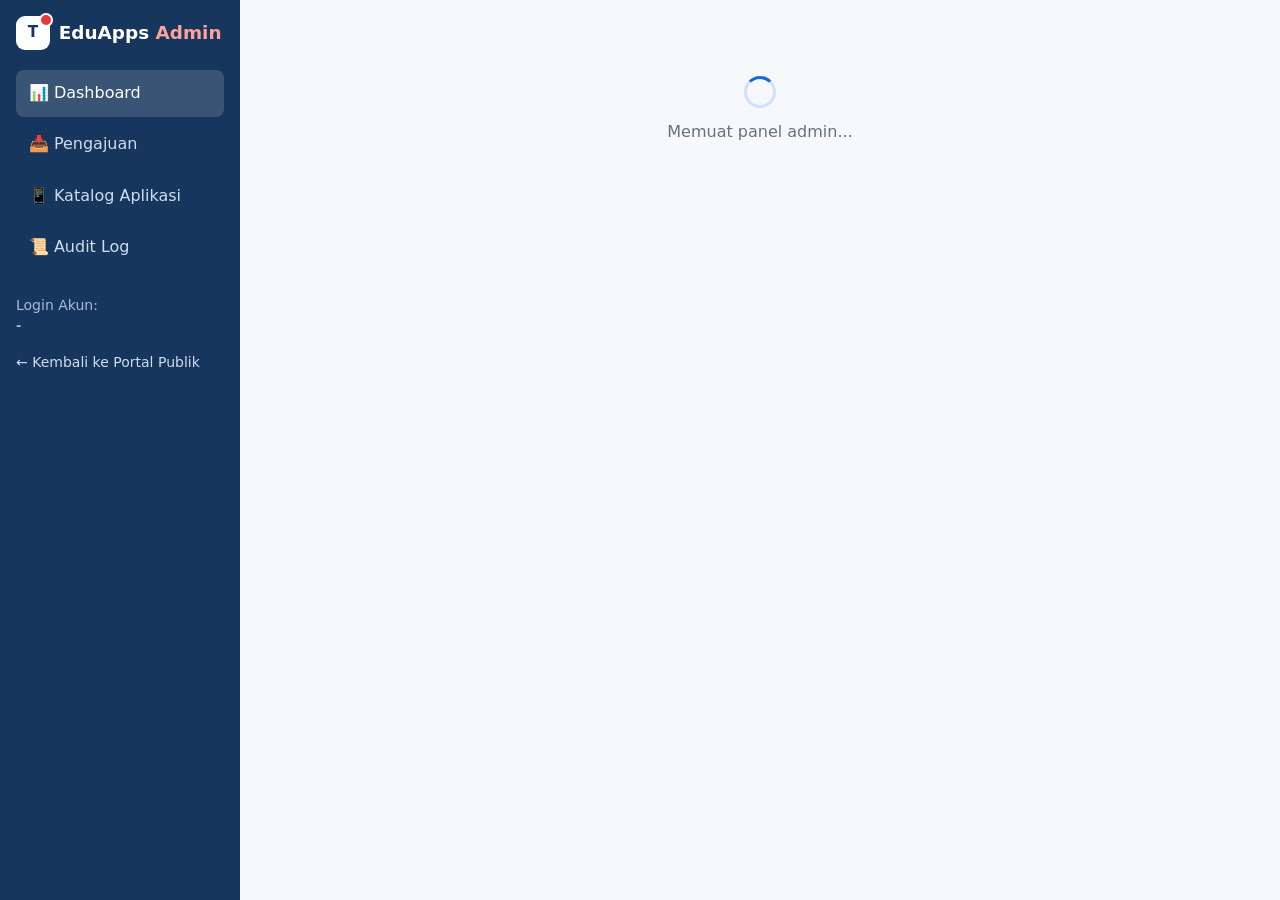
==== commit 8c04724f: "Enhance admin panel with category management and filters Added new functions for managing admin cate" ====
--- a/admin.html
+++ b/admin.html
@@ -5,6 +5,7 @@
   <title>Admin Panel — Tirtomoyo EduApps</title>
   <meta name="viewport" content="width=device-width, initial-scale=1">
   <meta name="robots" content="noindex, nofollow">
+  <link rel="icon" type="image/svg+xml" href="data:image/svg+xml,%3Csvg xmlns='http://www.w3.org/2000/svg' viewBox='0 0 64 64'%3E%3Cdefs%3E%3ClinearGradient id='grad' x1='0%25' y1='0%25' x2='100%25' y2='100%25'%3E%3Cstop offset='0%25' stop-color='%2317365D'/%3E%3Cstop offset='100%25' stop-color='%231769E0'/%3E%3C/defs%3E%3Crect x='4' y='4' width='56' height='56' rx='16' fill='url(%23grad)'/%3E%3Ctext x='32' y='42' font-family='sans-serif' font-size='34' font-weight='800' fill='%23ffffff' text-anchor='middle'%3ET%3C/text%3E%3Ccircle cx='52' cy='12' r='7' fill='%23E53935' stroke='%23ffffff' stroke-width='2.5'/%3E%3C/svg%3E">
   <link rel="stylesheet" href="styles.css">
 </head>
 <body>
@@ -69,8 +70,12 @@
   activeTab: 'dashboard',
   submissionsPage: 1,
   submissionsFilter: '',
+  submissionsStatus: '',
   appsPage: 1,
   appsFilter: '',
+  appsStatus: '',
+  auditPage: 1,
+  auditFilter: '',
   categories: null
 };
 
@@ -133,6 +138,85 @@
   } catch (e) {
     return String(isoStr);
   }
+}
+
+function normalizeScriptUrl(url) {
+  if (!url) return '';
+  var s = String(url).trim();
+  return s.replace(/^https?:\/\/script\.google\.com\/(?:a\/(?:(?!~\/)[^\/]+\/)?|u\/\d+\/)?macros\//i, 'https://script.google.com/a/~/macros/');
+}
+
+function ensureAdminCategories_() {
+  if (ADMIN_STATE.categories) {
+    return Promise.resolve(ADMIN_STATE.categories);
+  }
+  return callApi('api_listPublicCategories').then(function (cats) {
+    ADMIN_STATE.categories = cats;
+    return cats;
+  });
+}
+
+function buildAdminTaxonomyFields_(prefix, selectedGrades, selectedSubjects, selectedCatId, cats) {
+  var wrap = document.createDocumentFragment();
+  var gradesSelected = Array.isArray(selectedGrades) ? selectedGrades : [];
+  var subjectsSelected = Array.isArray(selectedSubjects) ? selectedSubjects : [];
+
+  var fGrade = document.createElement('div');
+  fGrade.className = 'field';
+  fGrade.innerHTML = '<label class="label">Kelas Sasaran (SD) <span class="req">*</span></label>';
+  var checksGrade = document.createElement('div');
+  checksGrade.className = 'checks';
+  var defaultGrades = [
+    { id: 'SD1', label: 'Kelas 1' }, { id: 'SD2', label: 'Kelas 2' }, { id: 'SD3', label: 'Kelas 3' },
+    { id: 'SD4', label: 'Kelas 4' }, { id: 'SD5', label: 'Kelas 5' }, { id: 'SD6', label: 'Kelas 6' }
+  ];
+  var gradeList = (cats && cats.grades && cats.grades.length) ? cats.grades : defaultGrades;
+  gradeList.forEach(function (g) {
+    var isChecked = gradesSelected.indexOf(g.id) !== -1 ? ' checked' : '';
+    var lbl = document.createElement('label');
+    lbl.className = 'check';
+    lbl.innerHTML = '<input type="checkbox" name="' + prefix + '_gradeIds" value="' + escapeHtml(g.id) + '"' + isChecked + '> <span>' + escapeHtml(g.label) + '</span>';
+    checksGrade.appendChild(lbl);
+  });
+  fGrade.appendChild(checksGrade);
+  wrap.appendChild(fGrade);
+
+  var fSub = document.createElement('div');
+  fSub.className = 'field';
+  fSub.innerHTML = '<label class="label">Mata Pelajaran <span class="req">*</span></label>';
+  var checksSub = document.createElement('div');
+  checksSub.className = 'checks';
+  if (cats && cats.subjects) {
+    cats.subjects.forEach(function (s) {
+      var isChecked = subjectsSelected.indexOf(s.id) !== -1 ? ' checked' : '';
+      var lbl = document.createElement('label');
+      lbl.className = 'check';
+      lbl.innerHTML = '<input type="checkbox" name="' + prefix + '_subjectIds" value="' + escapeHtml(s.id) + '"' + isChecked + '> <span>' + escapeHtml(s.label) + '</span>';
+      checksSub.appendChild(lbl);
+    });
+  }
+  fSub.appendChild(checksSub);
+  wrap.appendChild(fSub);
+
+  var fType = document.createElement('div');
+  fType.className = 'field';
+  fType.innerHTML = '<label for="in_' + prefix + '_catId" class="label">Jenis Media/Aplikasi <span class="req">*</span></label>';
+  var selType = document.createElement('select');
+  selType.id = 'in_' + prefix + '_catId';
+  selType.innerHTML = '<option value="">-- Pilih Jenis Aplikasi --</option>';
+  if (cats && cats.appTypes) {
+    cats.appTypes.forEach(function (t) {
+      var opt = document.createElement('option');
+      opt.value = t.id;
+      opt.textContent = t.label;
+      if (selectedCatId === t.id) opt.selected = true;
+      selType.appendChild(opt);
+    });
+  }
+  fType.appendChild(selType);
+  wrap.appendChild(fType);
+
+  return wrap;
 }
 
 function showToast(message, type) {
@@ -714,17 +798,33 @@
   var btnF = document.getElementById('btnAdmSubFilter');
   var inQ = document.getElementById('admSubQuery');
   var selS = document.getElementById('admSubStatus');
-
-  btnF.onclick = function () {
+  selS.value = ADMIN_STATE.submissionsStatus || '';
+
+  function applySubFilter() {
     ADMIN_STATE.submissionsFilter = inQ.value.trim();
+    ADMIN_STATE.submissionsStatus = selS.value;
     ADMIN_STATE.submissionsPage = 1;
-    loadAdminSubmissionsData(selS.value);
+    loadAdminSubmissionsData(ADMIN_STATE.submissionsStatus);
+  }
+
+  btnF.onclick = applySubFilter;
+  selS.onchange = applySubFilter;
+  inQ.onkeydown = function (e) {
+    if (e.key === 'Enter') {
+      e.preventDefault();
+      applySubFilter();
+    }
   };
 
-  loadAdminSubmissionsData('');
+  loadAdminSubmissionsData(ADMIN_STATE.submissionsStatus);
 }
 
 function loadAdminSubmissionsData(statusFilter) {
+  if (statusFilter === undefined) {
+    statusFilter = ADMIN_STATE.submissionsStatus || '';
+  } else {
+    ADMIN_STATE.submissionsStatus = statusFilter;
+  }
   var wrap = document.getElementById('admSubTableWrap');
   var pager = document.getElementById('admSubPager');
   if (!wrap) return;
@@ -974,7 +1074,7 @@
     }
   }).catch(function (err) {
     showToast('Gagal sinkronisasi ke server: ' + (err.message || 'Terjadi kesalahan'), 'error');
-    loadAdminSubmissionsData('');
+    loadAdminSubmissionsData(ADMIN_STATE.submissionsStatus);
   });
 }
 
@@ -995,17 +1095,33 @@
   var btnF = document.getElementById('btnAdmAppFilter');
   var inQ = document.getElementById('admAppQuery');
   var selS = document.getElementById('admAppStatus');
-
-  btnF.onclick = function () {
+  selS.value = ADMIN_STATE.appsStatus || '';
+
+  function applyAppFilter() {
     ADMIN_STATE.appsFilter = inQ.value.trim();
+    ADMIN_STATE.appsStatus = selS.value;
     ADMIN_STATE.appsPage = 1;
-    loadAdminAppsData(selS.value);
+    loadAdminAppsData(ADMIN_STATE.appsStatus);
+  }
+
+  btnF.onclick = applyAppFilter;
+  selS.onchange = applyAppFilter;
+  inQ.onkeydown = function (e) {
+    if (e.key === 'Enter') {
+      e.preventDefault();
+      applyAppFilter();
+    }
   };
 
-  loadAdminAppsData('');
+  loadAdminAppsData(ADMIN_STATE.appsStatus);
 }
 
 function loadAdminAppsData(statusFilter) {
+  if (statusFilter === undefined) {
+    statusFilter = ADMIN_STATE.appsStatus || '';
+  } else {
+    ADMIN_STATE.appsStatus = statusFilter;
+  }
   var wrap = document.getElementById('admAppTableWrap');
   var pager = document.getElementById('admAppPager');
   if (!wrap) return;
@@ -1120,7 +1236,7 @@
 
   var modal = document.createElement('div');
   modal.className = 'modal';
-  modal.style.maxWidth = '750px';
+  modal.style.maxWidth = '760px';
   modal.style.maxHeight = '90vh';
   modal.style.overflowY = 'auto';
 
@@ -1128,9 +1244,15 @@
   backdrop.appendChild(modal);
   document.body.appendChild(backdrop);
 
-  callApi('api_adminGetApp', { appId: appId }).then(function (a) {
-    modal.innerHTML = '<div style="display:flex;justify-content:space-between;align-items:center;">' +
-      '<h3>Edit Metadata: ' + escapeHtml(a.title) + '</h3>' +
+  Promise.all([
+    callApi('api_adminGetApp', { appId: appId }),
+    ensureAdminCategories_()
+  ]).then(function (results) {
+    var a = results[0];
+    var cats = results[1];
+
+    modal.innerHTML = '<div style="display:flex;justify-content:space-between;align-items:center;border-bottom:1px solid var(--border);padding-bottom:.75rem;">' +
+      '<h3 style="margin:0;">Edit Metadata: ' + escapeHtml(a.title) + '</h3>' +
       '<button class="btn btn-secondary btn-sm" id="btnCloseEditModal">✕</button>' +
       '</div>';
 
@@ -1153,8 +1275,13 @@
     form.appendChild(createFormField('edit_obj', 'Tujuan Belajar', 'textarea', '', false));
     form.querySelector('#in_edit_obj').value = a.learningObjective || '';
 
+    form.appendChild(buildAdminTaxonomyFields_('edit_app', a.gradeIds, a.subjectIds, a.categoryId, cats));
+
     form.appendChild(createFormField('edit_url', 'URL Aplikasi (HTTPS)', 'url', '', true));
-    form.querySelector('#in_edit_url').value = a.targetUrl;
+    var inEditUrl = form.querySelector('#in_edit_url');
+    inEditUrl.value = a.targetUrl;
+    inEditUrl.addEventListener('blur', function () { this.value = normalizeScriptUrl(this.value); });
+    inEditUrl.addEventListener('change', function () { this.value = normalizeScriptUrl(this.value); });
 
     form.appendChild(createThumbnailUploadField('edit_thumb', 'Gambar Sampul / Tangkapan Layar', a.thumbnailUrl || ''));
 
@@ -1176,6 +1303,16 @@
 
     form.onsubmit = function (e) {
       e.preventDefault();
+      var grades = [];
+      form.querySelectorAll('input[name="edit_app_gradeIds"]:checked').forEach(function (cb) { grades.push(cb.value); });
+      var subjects = [];
+      form.querySelectorAll('input[name="edit_app_subjectIds"]:checked').forEach(function (cb) { subjects.push(cb.value); });
+      var catId = form.querySelector('#in_edit_app_catId').value;
+
+      if (!grades.length) { showToast('Pilih minimal satu kelas SD.', 'error'); return; }
+      if (!subjects.length) { showToast('Pilih minimal satu mata pelajaran.', 'error'); return; }
+      if (!catId) { showToast('Pilih jenis media/aplikasi.', 'error'); return; }
+
       btnSave.disabled = true;
       btnSave.textContent = 'Menyimpan...';
 
@@ -1185,20 +1322,20 @@
         shortDescription: form.querySelector('#in_edit_short').value.trim(),
         description: form.querySelector('#in_edit_desc').value.trim(),
         learningObjective: form.querySelector('#in_edit_obj').value.trim(),
-        targetUrl: form.querySelector('#in_edit_url').value.trim(),
+        targetUrl: normalizeScriptUrl(form.querySelector('#in_edit_url').value),
         thumbnailUrl: form.querySelector('#in_edit_thumb').value.trim(),
         creatorName: form.querySelector('#in_edit_dev').value.trim(),
         tags: form.querySelector('#in_edit_tags').value.trim(),
         adminNotes: form.querySelector('#in_edit_notes').value.trim(),
-        subjectIds: a.subjectIds,
-        gradeIds: a.gradeIds,
-        categoryId: a.categoryId
+        subjectIds: subjects,
+        gradeIds: grades,
+        categoryId: catId
       };
 
       callApi('api_adminUpdateApp', payload).then(function () {
         showToast('Perubahan aplikasi berhasil disimpan.', 'success');
         document.body.removeChild(backdrop);
-        loadAdminAppsData('');
+        loadAdminAppsData(ADMIN_STATE.appsStatus);
       }).catch(function (err) {
         btnSave.disabled = false;
         btnSave.textContent = 'Simpan Perubahan';
@@ -1209,102 +1346,6 @@
     modal.appendChild(form);
   }).catch(function (err) {
     modal.innerHTML = '<div class="state error"><p>' + escapeHtml(err.message) + '</p></div>';
-  });
-}
-
-/* ==========================================================================
-   6. MODAL EDIT PENGAJUAN & MODAL CHECKLIST VERIFIKASI
-   ========================================================================== */
-
-function openEditSubmissionModal(s, onSuccess) {
-  var backdrop = document.createElement('div');
-  backdrop.className = 'modal-backdrop';
-
-  var modal = document.createElement('div');
-  modal.className = 'modal';
-  modal.style.maxWidth = '750px';
-  modal.style.maxHeight = '90vh';
-  modal.style.overflowY = 'auto';
-
-  modal.innerHTML = '<div style="display:flex;justify-content:space-between;align-items:center;">' +
-    '<h3>Edit Pengajuan Guru: ' + escapeHtml(s.title) + '</h3>' +
-    '<button class="btn btn-secondary btn-sm" id="btnCloseEditSub">✕</button>' +
-    '</div>';
-
-  modal.querySelector('#btnCloseEditSub').onclick = function () {
-    document.body.removeChild(backdrop);
-  };
-
-  var form = document.createElement('form');
-  form.style.marginTop = '1rem';
-
-  form.appendChild(createFormField('sub_title', 'Nama Aplikasi', 'text', '', true));
-  form.querySelector('#in_sub_title').value = s.title;
-
-  form.appendChild(createFormField('sub_short', 'Ringkasan Singkat', 'text', '', true));
-  form.querySelector('#in_sub_short').value = s.shortDescription;
-
-  form.appendChild(createFormField('sub_desc', 'Deskripsi Lengkap', 'textarea', '', true));
-  form.querySelector('#in_sub_desc').value = s.description;
-
-  form.appendChild(createFormField('sub_obj', 'Tujuan Pembelajaran', 'textarea', '', false));
-  form.querySelector('#in_sub_obj').value = s.learningObjective || '';
-
-  form.appendChild(createFormField('sub_url', 'URL Aplikasi (Wajib HTTPS)', 'url', '', true, 'Perbaiki tautan di sini jika tautan awal dari guru bermasalah.'));
-  form.querySelector('#in_sub_url').value = s.targetUrl;
-
-  form.appendChild(createThumbnailUploadField('sub_thumb', 'Gambar Sampul / Screenshot', s.thumbnailUrl || ''));
-
-  form.appendChild(createFormField('sub_dev', 'Nama Lengkap Guru', 'text', '', true));
-  form.querySelector('#in_sub_dev').value = s.creatorName;
-
-  form.appendChild(createFormField('sub_tags', 'Kata Kunci (Tags)', 'text', '', false));
-  form.querySelector('#in_sub_tags').value = (s.tags || []).join(', ');
-
-  var btnSave = document.createElement('button');
-  btnSave.type = 'submit';
-  btnSave.className = 'btn btn-primary btn-sm';
-  btnSave.style.marginTop = '1rem';
-  btnSave.textContent = 'Simpan Perubahan Pengajuan';
-  form.appendChild(btnSave);
-
-  form.onsubmit = function (e) {
-    e.preventDefault();
-    btnSave.disabled = true;
-    btnSave.textContent = 'Menyimpan...';
-
-    var payload = {
-      submissionId: s.submissionId,
-      title: form.querySelector('#in_sub_title').value.trim(),
-      shortDescription: form.querySelector('#in_sub_short').value.trim(),
-      description: form.querySelector('#in_sub_desc').value.trim(),
-      learningObjective: form.querySelector('#in_sub_obj').value.trim(),
-      targetUrl: form.querySelector('#in_sub_url').value.trim(),
-      thumbnailUrl: form.querySelector('#in_sub_thumb').value.trim(),
-      creatorName: form.querySelector('#in_sub_dev').value.trim(),
-      tags: form.querySelector('#in_sub_tags').value.trim(),
-      subjectIds: s.subjectIds,
-      gradeIds: s.gradeIds,
-      categoryId: s.category ? s.category.id : ''
-    };
-
-    document.body.removeChild(backdrop);
-    showToast('Menyimpan perubahan metadata...', 'info');
-
-    callApi('api_adminUpdateSubmission', payload).then(function (res) {
-      showToast(res.message || 'Perubahan pengajuan berhasil disimpan!', 'success');
-      if (onSuccess) onSuccess();
-      else loadAdminSubmissionsData('');
-    }).catch(function (err) {
-      showToast(err.message || 'Gagal menyimpan pengajuan.', 'error');
-      loadAdminSubmissionsData('');
-    });
-  };
-
-  modal.appendChild(form);
-  backdrop.appendChild(modal);
-  document.body.appendChild(backdrop);
-}
 
 function showVerificationChecklistModal(title) {
   return new Promise(function (resolve) {
--- a/styles.css
+++ b/styles.css
@@ -117,10 +117,9 @@
 
 .section { padding: 2.25rem 0; }
 .section-head { display: flex; justify-content: space-between; align-items: baseline; gap: 1rem; margin-bottom: 1.25rem; flex-wrap: wrap; }
-.chips { display: flex; flex-wrap: nowrap; gap: .5rem; overflow-x: auto; padding: .25rem 0 .75rem; scroll-snap-type: x mandatory; -webkit-overflow-scrolling: touch; scrollbar-width: thin; }
-.chips::-webkit-scrollbar { height: 6px; }
-.chips::-webkit-scrollbar-thumb { background: #D0D5DD; border-radius: 999px; }
-.chip { display: inline-flex; align-items: center; gap: .4rem; padding: .5rem .9rem; border-radius: 999px; border: 1px solid var(--border); background: var(--surface); color: var(--text); font: inherit; font-weight: 500; cursor: pointer; min-height: 40px; flex-shrink: 0; scroll-snap-align: start; white-space: nowrap; }
+.chips { display: flex; flex-wrap: nowrap; gap: .5rem; overflow-x: auto; padding: .25rem 0 .75rem; -webkit-overflow-scrolling: touch; scrollbar-width: none; }
+.chips::-webkit-scrollbar { display: none; }
+.chip { display: inline-flex; align-items: center; gap: .4rem; padding: .5rem .9rem; border-radius: 999px; border: 1px solid var(--border); background: var(--surface); color: var(--text); font: inherit; font-weight: 500; cursor: pointer; min-height: 40px; flex-shrink: 0; white-space: nowrap; }
 .chip:hover { border-color: var(--blue); color: var(--blue); }
 .chip .count { background: var(--bg); border-radius: 999px; padding: 0 .45rem; font-size: .8rem; color: var(--muted); }
 .cta { background: var(--navy); color: #fff; border-radius: var(--radius-card); padding: 1.75rem; display: flex; justify-content: space-between; align-items: center; gap: 1rem; flex-wrap: wrap; }
@@ -306,6 +305,19 @@
 .st-APPROVED, .st-PUBLISHED { color: var(--success); background: #ECFDF3; border-color: #ABEFC6; }
 .st-REJECTED, .st-DISABLED { color: var(--danger); background: #FEF3F2; border-color: #FECDCA; }
 .actions { display: flex; flex-wrap: wrap; gap: .5rem; }
+.notes-log {
+  background: #F9FAFB;
+  border: 1px solid var(--border);
+  border-radius: 8px;
+  padding: .65rem .85rem;
+  font-size: .84rem;
+  color: var(--text);
+  white-space: pre-wrap;
+  line-height: 1.5;
+  max-height: 150px;
+  overflow-y: auto;
+  margin-top: .35rem;
+}
 
 /* ---------- Modal & Toast ---------- */
 .modal-backdrop { position: fixed; inset: 0; background: rgba(16, 24, 40, .5); display: grid; place-items: center; z-index: 100; padding: 1rem; }
@@ -344,6 +356,9 @@
 .stat-box:not(:last-child) {
   border-right: 1px solid var(--border);
 }
+.stat-box-clone {
+  display: none;
+}
 .stat-box-icon {
   width: 48px;
   height: 48px;
@@ -381,7 +396,6 @@
   .stats-grid {
     display: flex;
     overflow-x: auto;
-    scroll-snap-type: x mandatory;
     -webkit-overflow-scrolling: touch;
     scrollbar-width: none;
     width: 100%;
@@ -398,6 +412,9 @@
     justify-content: flex-start;
     padding: .25rem .5rem;
   }
+  .stat-box-clone {
+    display: flex;
+  }
   .stats-dots {
     display: flex;
     justify-content: center;
@@ -424,8 +441,6 @@
   display: flex;
   gap: 1.25rem;
   overflow-x: auto;
-  scroll-snap-type: x mandatory;
-  scroll-behavior: smooth;
   padding: .5rem .25rem 1.25rem;
   -webkit-overflow-scrolling: touch;
   scrollbar-width: none; /* Sembunyikan scrollbar di Firefox */
@@ -544,36 +559,6 @@
   }
 }
 
-/* ---------- Halaman Cek Status & Form Revisi Mandiri Guru ---------- */
-.status-badge-lg {
-  display: inline-flex;
-  align-items: center;
-  gap: .4rem;
-  padding: .35rem .85rem;
-  border-radius: 999px;
-  font-weight: 700;
-  font-size: .9rem;
-  border: 1px solid;
-}
-.revision-box {
-  background: #FFF6ED;
-  border: 1.5px solid #F9DBAF;
-  border-radius: 10px;
-  padding: 1rem 1.25rem;
-  margin-bottom: 1.25rem;
-  color: #7A271A;
-}
-.revision-box h4 {
-  margin: 0 0 .35rem;
-  color: #C4320A;
-  font-size: .95rem;
-}
-.revision-box .note-text {
-  white-space: pre-wrap;
-  font-size: .9rem;
-  line-height: 1.5;
-}
-
 /* ---------- Mode Pemutar Aplikasi (Kiosk / Full Viewport) ---------- */
 body.player-mode {
   overflow: hidden !important;
@@ -747,10 +732,3 @@
     flex: 1;
   }
 }
-
-/* ---------- 4. FORM KEAMANAN GANTI PASSWORD ---------- */
-.profile-security-card {
-  border-left: 4px solid var(--blue);
-  background: var(--surface);
-  margin-top: 1.5rem;
-}
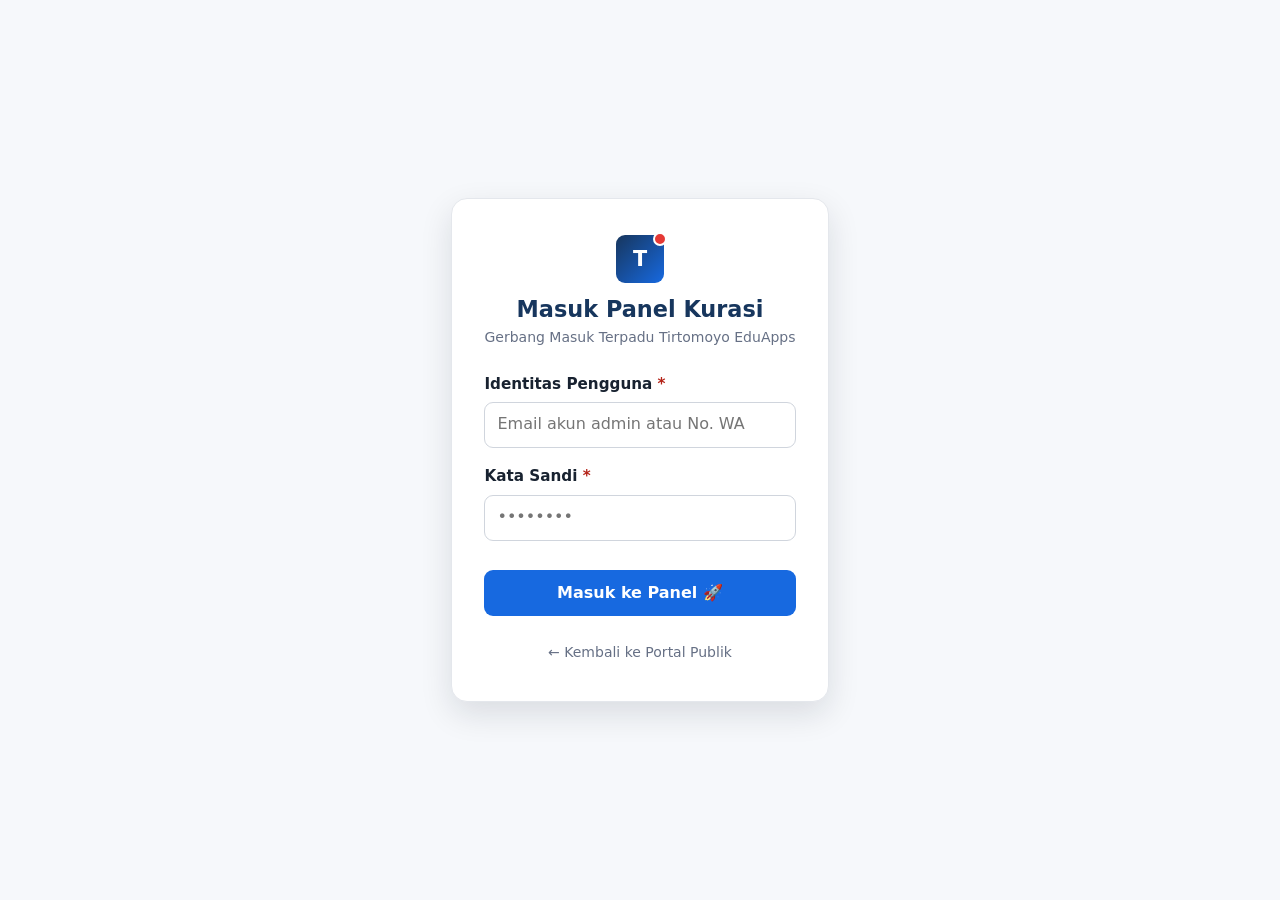
==== commit e2e42bec: "Enhance admin modal and audit log features Refactor admin submission modal and audit log handling." ====
--- a/admin.html
+++ b/admin.html
@@ -1346,6 +1346,123 @@
     modal.appendChild(form);
   }).catch(function (err) {
     modal.innerHTML = '<div class="state error"><p>' + escapeHtml(err.message) + '</p></div>';
+  });
+}
+
+/* ==========================================================================
+   6. MODAL EDIT PENGAJUAN & MODAL CHECKLIST VERIFIKASI
+   ========================================================================== */
+
+function openEditSubmissionModal(s, onSuccess) {
+  var backdrop = document.createElement('div');
+  backdrop.className = 'modal-backdrop';
+
+  var modal = document.createElement('div');
+  modal.className = 'modal';
+  modal.style.maxWidth = '760px';
+  modal.style.maxHeight = '90vh';
+  modal.style.overflowY = 'auto';
+
+  modal.innerHTML = '<div class="spinner"></div><p style="text-align:center;">Memuat form sunting...</p>';
+  backdrop.appendChild(modal);
+  document.body.appendChild(backdrop);
+
+  ensureAdminCategories_().then(function (cats) {
+    modal.innerHTML = '<div style="display:flex;justify-content:space-between;align-items:center;border-bottom:1px solid var(--border);padding-bottom:.75rem;">' +
+      '<h3 style="margin:0;">Edit Pengajuan Guru: ' + escapeHtml(s.title) + '</h3>' +
+      '<button type="button" class="btn btn-secondary btn-sm" id="btnCloseEditSub">✕</button>' +
+      '</div>';
+
+    modal.querySelector('#btnCloseEditSub').onclick = function () {
+      document.body.removeChild(backdrop);
+    };
+
+    var form = document.createElement('form');
+    form.style.marginTop = '1rem';
+
+    form.appendChild(createFormField('sub_title', 'Nama Aplikasi', 'text', '', true));
+    form.querySelector('#in_sub_title').value = s.title;
+
+    form.appendChild(createFormField('sub_short', 'Ringkasan Singkat', 'text', '', true));
+    form.querySelector('#in_sub_short').value = s.shortDescription;
+
+    form.appendChild(createFormField('sub_desc', 'Deskripsi Lengkap', 'textarea', '', true));
+    form.querySelector('#in_sub_desc').value = s.description;
+
+    form.appendChild(createFormField('sub_obj', 'Tujuan Pembelajaran', 'textarea', '', false));
+    form.querySelector('#in_sub_obj').value = s.learningObjective || '';
+
+    form.appendChild(buildAdminTaxonomyFields_('edit_sub', s.gradeIds, s.subjectIds, s.category ? s.category.id : '', cats));
+
+    form.appendChild(createFormField('sub_url', 'URL Aplikasi (Wajib HTTPS)', 'url', '', true, 'Perbaiki tautan di sini jika tautan awal dari guru bermasalah.'));
+    var inSubUrl = form.querySelector('#in_sub_url');
+    inSubUrl.value = s.targetUrl;
+    inSubUrl.addEventListener('blur', function () { this.value = normalizeScriptUrl(this.value); });
+    inSubUrl.addEventListener('change', function () { this.value = normalizeScriptUrl(this.value); });
+
+    form.appendChild(createThumbnailUploadField('sub_thumb', 'Gambar Sampul / Screenshot', s.thumbnailUrl || ''));
+
+    form.appendChild(createFormField('sub_dev', 'Nama Lengkap Guru', 'text', '', true));
+    form.querySelector('#in_sub_dev').value = s.creatorName;
+
+    form.appendChild(createFormField('sub_tags', 'Kata Kunci (Tags)', 'text', '', false));
+    form.querySelector('#in_sub_tags').value = (s.tags || []).join(', ');
+
+    var btnSave = document.createElement('button');
+    btnSave.type = 'submit';
+    btnSave.className = 'btn btn-primary btn-sm';
+    btnSave.style.marginTop = '1rem';
+    btnSave.textContent = 'Simpan Perubahan Pengajuan';
+    form.appendChild(btnSave);
+
+    form.onsubmit = function (e) {
+      e.preventDefault();
+      var grades = [];
+      form.querySelectorAll('input[name="edit_sub_gradeIds"]:checked').forEach(function (cb) { grades.push(cb.value); });
+      var subjects = [];
+      form.querySelectorAll('input[name="edit_sub_subjectIds"]:checked').forEach(function (cb) { subjects.push(cb.value); });
+      var catId = form.querySelector('#in_edit_sub_catId').value;
+
+      if (!grades.length) { showToast('Pilih minimal satu kelas SD.', 'error'); return; }
+      if (!subjects.length) { showToast('Pilih minimal satu mata pelajaran.', 'error'); return; }
+      if (!catId) { showToast('Pilih jenis media/aplikasi.', 'error'); return; }
+
+      btnSave.disabled = true;
+      btnSave.textContent = 'Menyimpan...';
+
+      var payload = {
+        submissionId: s.submissionId,
+        title: form.querySelector('#in_sub_title').value.trim(),
+        shortDescription: form.querySelector('#in_sub_short').value.trim(),
+        description: form.querySelector('#in_sub_desc').value.trim(),
+        learningObjective: form.querySelector('#in_sub_obj').value.trim(),
+        targetUrl: normalizeScriptUrl(form.querySelector('#in_sub_url').value),
+        thumbnailUrl: form.querySelector('#in_sub_thumb').value.trim(),
+        creatorName: form.querySelector('#in_sub_dev').value.trim(),
+        tags: form.querySelector('#in_sub_tags').value.trim(),
+        subjectIds: subjects,
+        gradeIds: grades,
+        categoryId: catId
+      };
+
+      document.body.removeChild(backdrop);
+      showToast('Menyimpan perubahan metadata...', 'info');
+
+      callApi('api_adminUpdateSubmission', payload).then(function (res) {
+        showToast(res.message || 'Perubahan pengajuan berhasil disimpan!', 'success');
+        if (onSuccess) onSuccess();
+        else loadAdminSubmissionsData(ADMIN_STATE.submissionsStatus);
+      }).catch(function (err) {
+        showToast(err.message || 'Gagal menyimpan pengajuan.', 'error');
+        loadAdminSubmissionsData(ADMIN_STATE.submissionsStatus);
+      });
+    };
+
+    modal.appendChild(form);
+  }).catch(function (err) {
+    modal.innerHTML = '<div class="state error"><p>' + escapeHtml(err.message) + '</p></div>';
+  });
+}
 
 function showVerificationChecklistModal(title) {
   return new Promise(function (resolve) {
@@ -1557,12 +1674,55 @@
 
 function renderAdminAudit(container) {
   container.innerHTML = '<h2>Riwayat Audit Log</h2><p class="muted">Catatan jejak aktivitas admin, persetujuan, dan perubahan status.</p>' +
-    '<div id="admAuditTableWrap"><div class="spinner"></div></div>';
-
+    '<div class="toolbar">' +
+    '<input type="search" id="admAuditQuery" placeholder="Cari aktor, aksi, ID target, atau ringkasan..." value="' + escapeHtml(ADMIN_STATE.auditFilter) + '">' +
+    '<button type="button" class="btn btn-primary btn-sm" id="btnAdmAuditFilter">Cari</button>' +
+    '<button type="button" class="btn btn-secondary btn-sm" id="btnAdmAuditReset">Reset</button>' +
+    '</div>' +
+    '<div id="admAuditTableWrap"><div class="spinner"></div></div>' +
+    '<div id="admAuditPager" class="pager"></div>';
+
+  var inQ = document.getElementById('admAuditQuery');
+  var btnF = document.getElementById('btnAdmAuditFilter');
+  var btnR = document.getElementById('btnAdmAuditReset');
+
+  btnF.onclick = function () {
+    ADMIN_STATE.auditFilter = inQ.value.trim();
+    ADMIN_STATE.auditPage = 1;
+    loadAdminAuditData();
+  };
+
+  inQ.onkeydown = function (e) {
+    if (e.key === 'Enter') {
+      e.preventDefault();
+      btnF.click();
+    }
+  };
+
+  btnR.onclick = function () {
+    inQ.value = '';
+    ADMIN_STATE.auditFilter = '';
+    ADMIN_STATE.auditPage = 1;
+    loadAdminAuditData();
+  };
+
+  loadAdminAuditData();
+}
+
+function loadAdminAuditData() {
   var wrap = document.getElementById('admAuditTableWrap');
-  callApi('api_adminListAuditLog', { page: 1, pageSize: 50 }).then(function (res) {
+  var pager = document.getElementById('admAuditPager');
+  if (!wrap) return;
+  wrap.innerHTML = '<div class="spinner"></div>';
+
+  callApi('api_adminListAuditLog', {
+    page: ADMIN_STATE.auditPage,
+    pageSize: 25,
+    query: ADMIN_STATE.auditFilter
+  }).then(function (res) {
     if (!res.items || res.items.length === 0) {
-      wrap.innerHTML = '<div class="state"><p class="muted">Belum ada catatan audit log.</p></div>';
+      wrap.innerHTML = '<div class="state"><p class="muted">Belum ada catatan audit log yang cocok.</p></div>';
+      if (pager) pager.innerHTML = '';
       return;
     }
 
@@ -1590,6 +1750,30 @@
     tbl.appendChild(t);
     wrap.innerHTML = '';
     wrap.appendChild(tbl);
+
+    if (pager) {
+      pager.innerHTML = '';
+      if (res.pagination.totalPages > 1) {
+        if (res.pagination.page > 1) {
+          var pBtn = document.createElement('button');
+          pBtn.className = 'btn btn-secondary btn-sm';
+          pBtn.textContent = '←';
+          pBtn.onclick = function () { ADMIN_STATE.auditPage--; loadAdminAuditData(); };
+          pager.appendChild(pBtn);
+        }
+        var pInfo = document.createElement('span');
+        pInfo.className = 'small muted';
+        pInfo.textContent = res.pagination.page + ' / ' + res.pagination.totalPages;
+        pager.appendChild(pInfo);
+        if (res.pagination.page < res.pagination.totalPages) {
+          var nBtn = document.createElement('button');
+          nBtn.className = 'btn btn-secondary btn-sm';
+          nBtn.textContent = '→';
+          nBtn.onclick = function () { ADMIN_STATE.auditPage++; loadAdminAuditData(); };
+          pager.appendChild(nBtn);
+        }
+      }
+    }
   }).catch(function (err) {
     wrap.innerHTML = '<div class="state error"><p>' + escapeHtml(err.message) + '</p></div>';
   });
